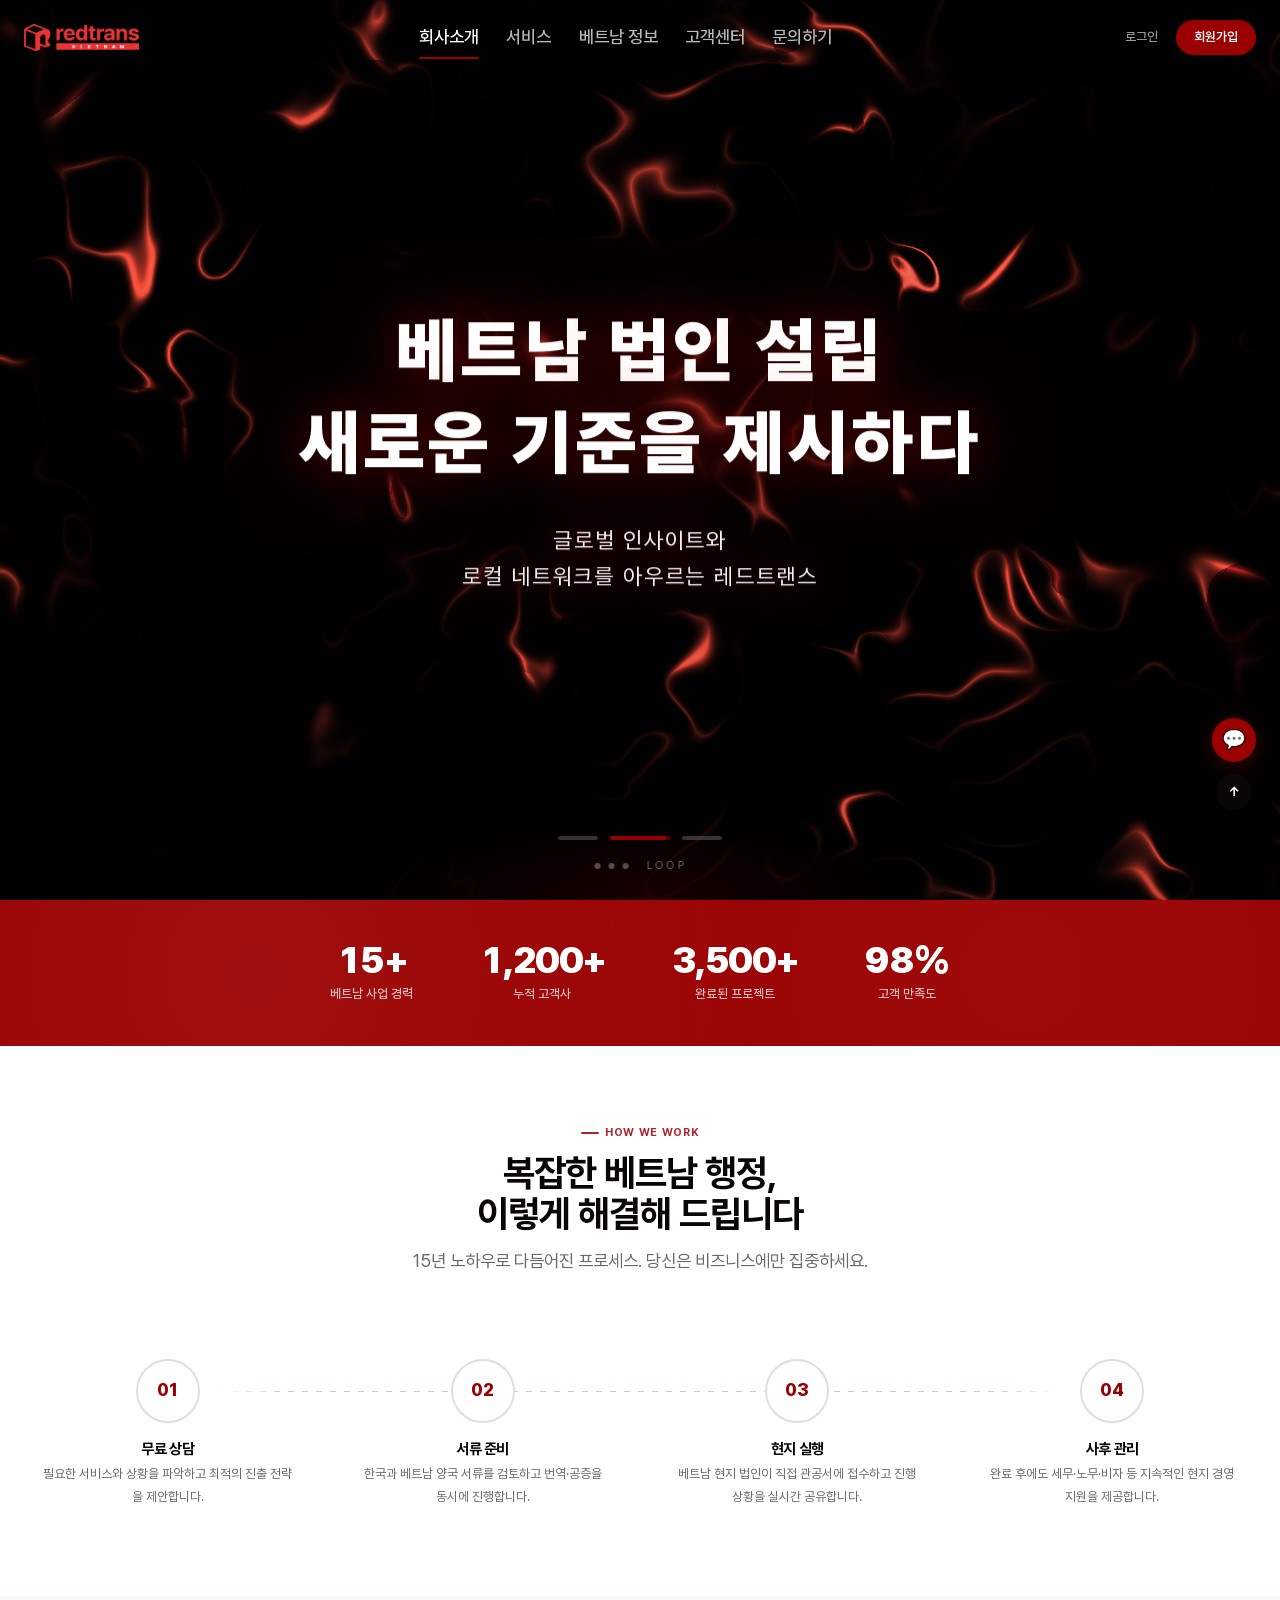
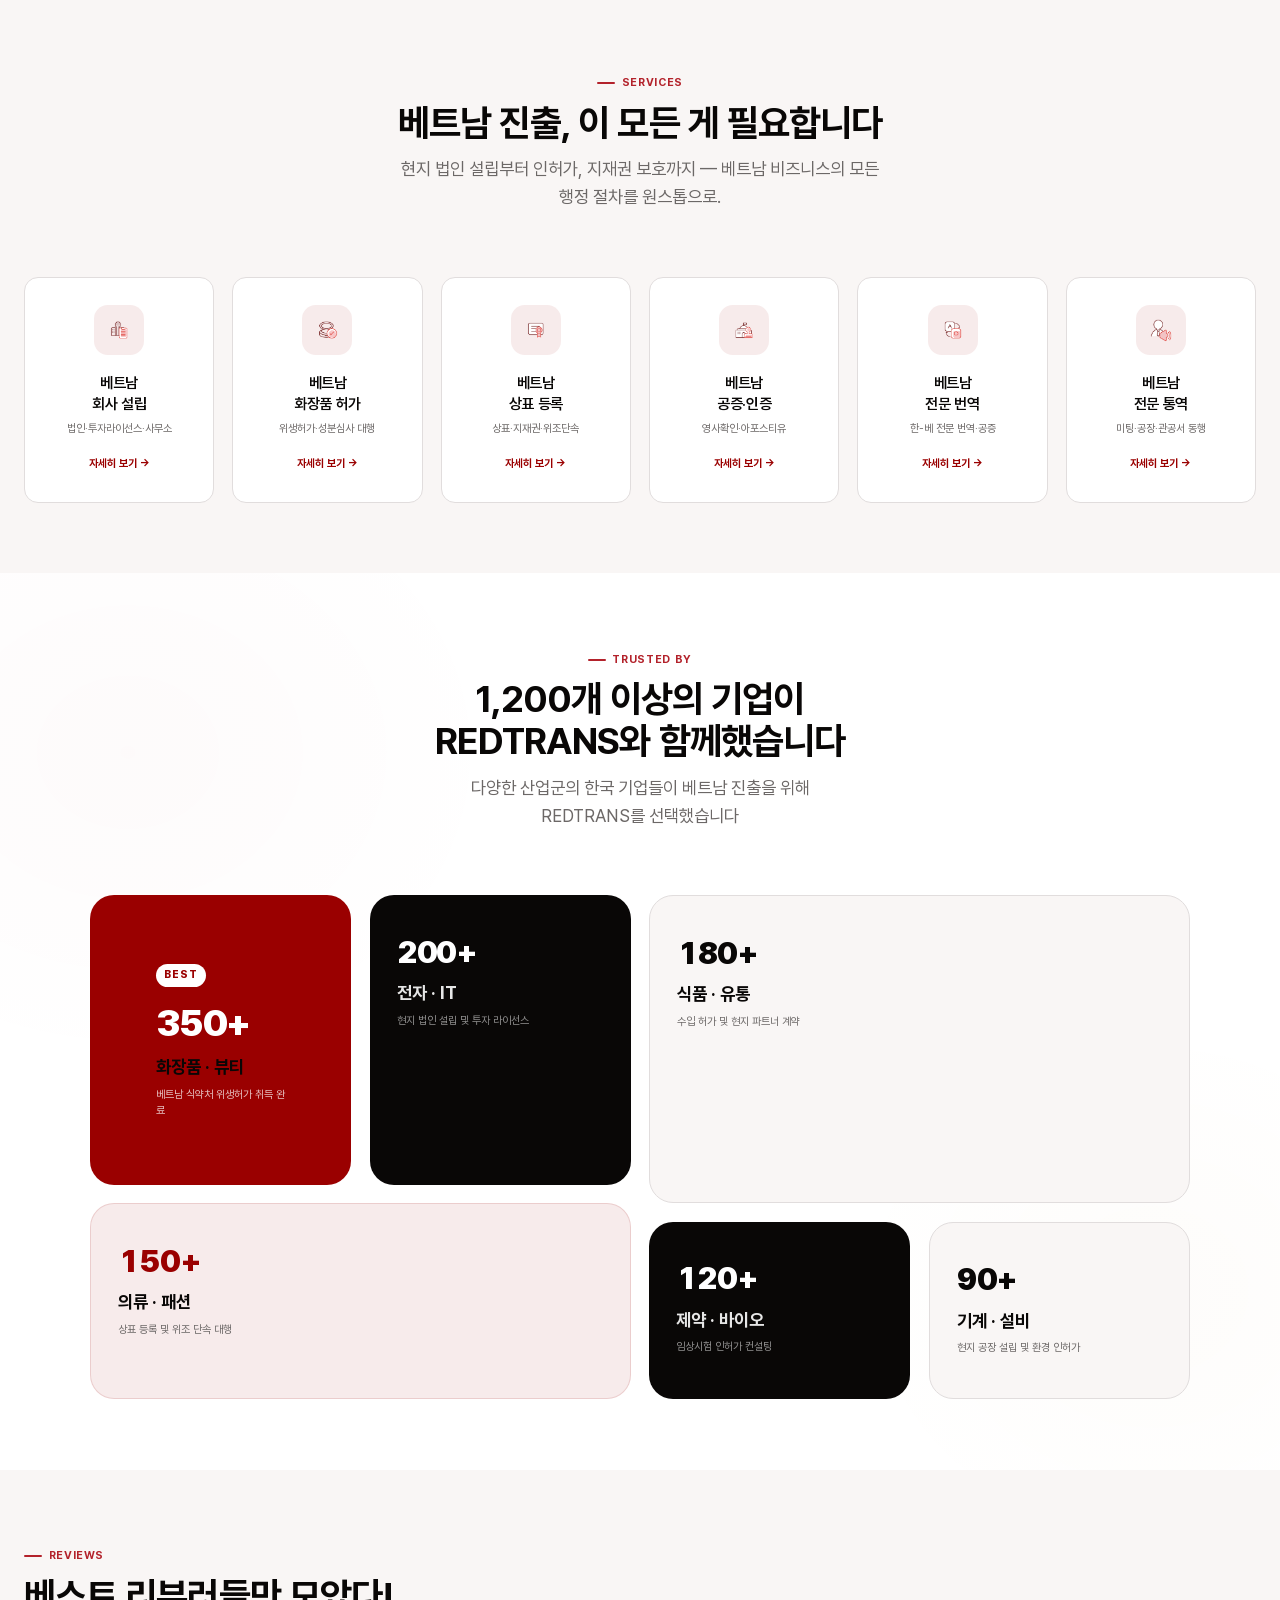
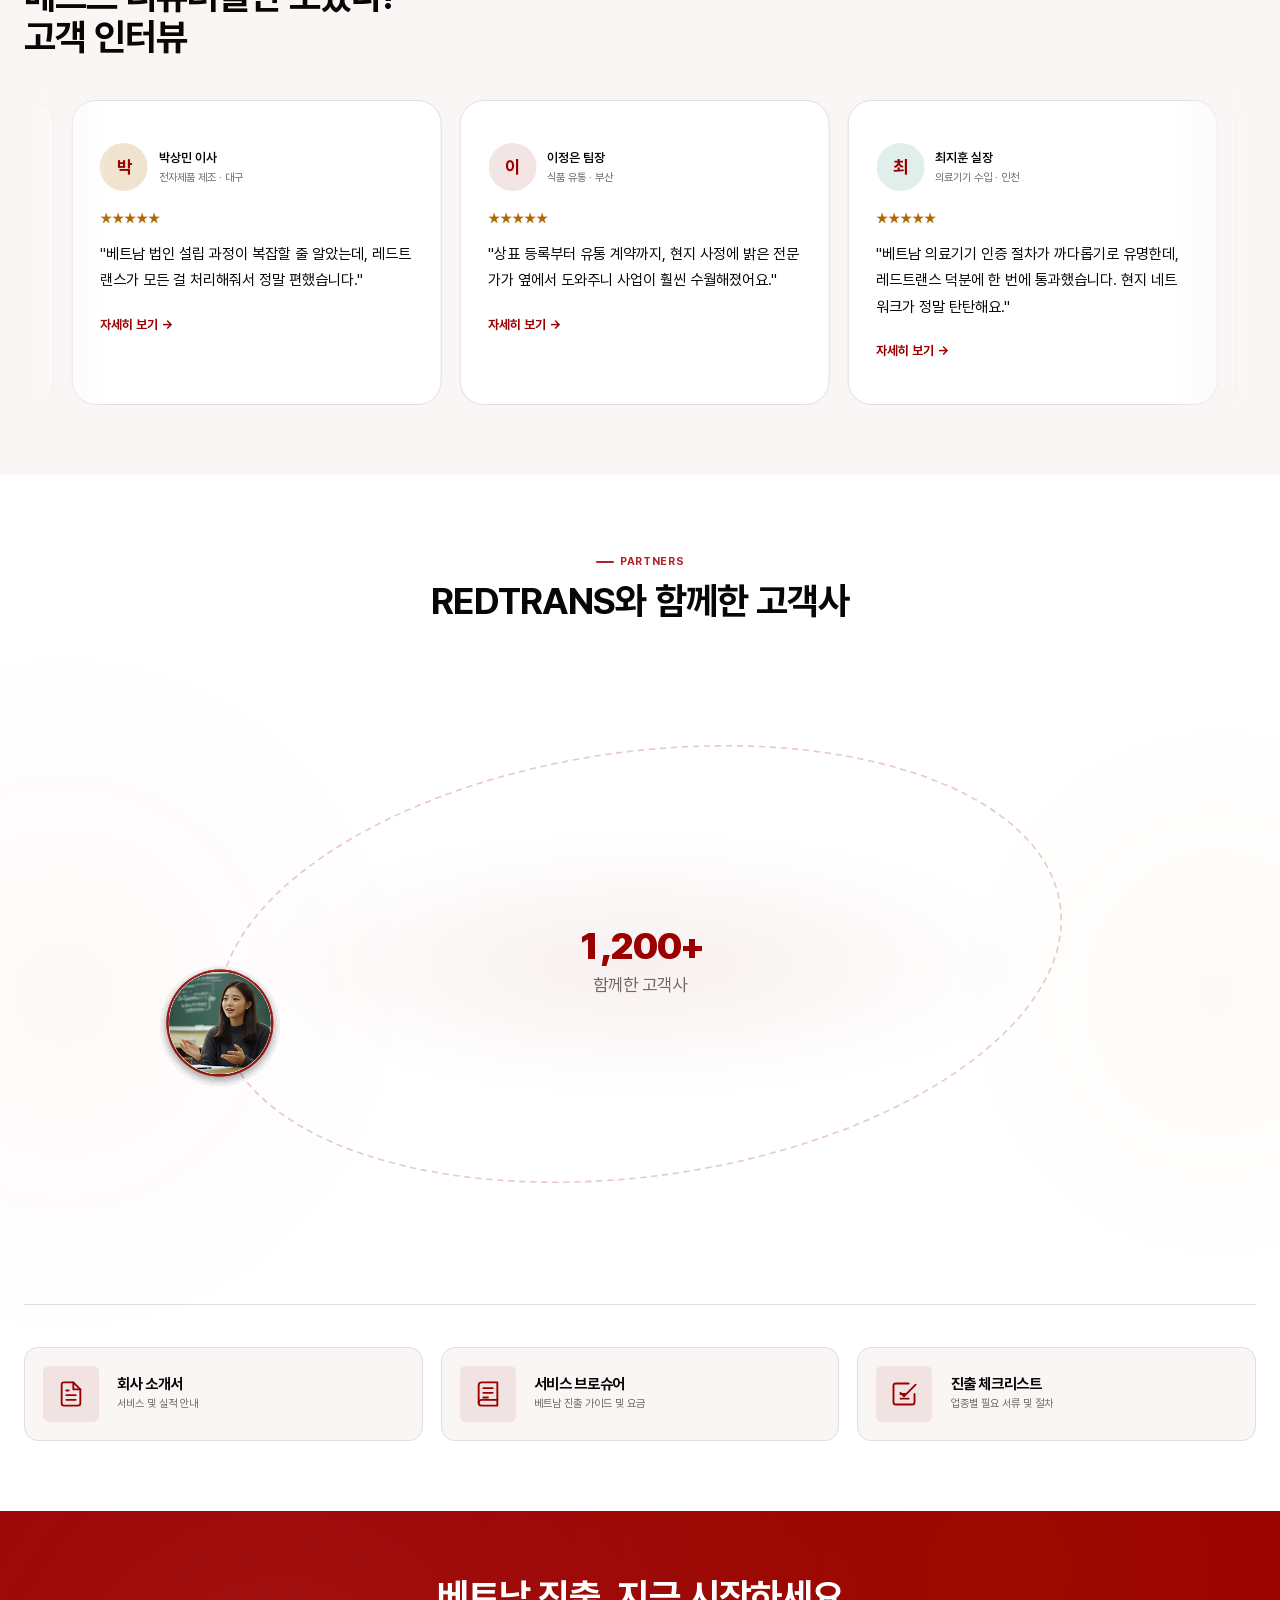
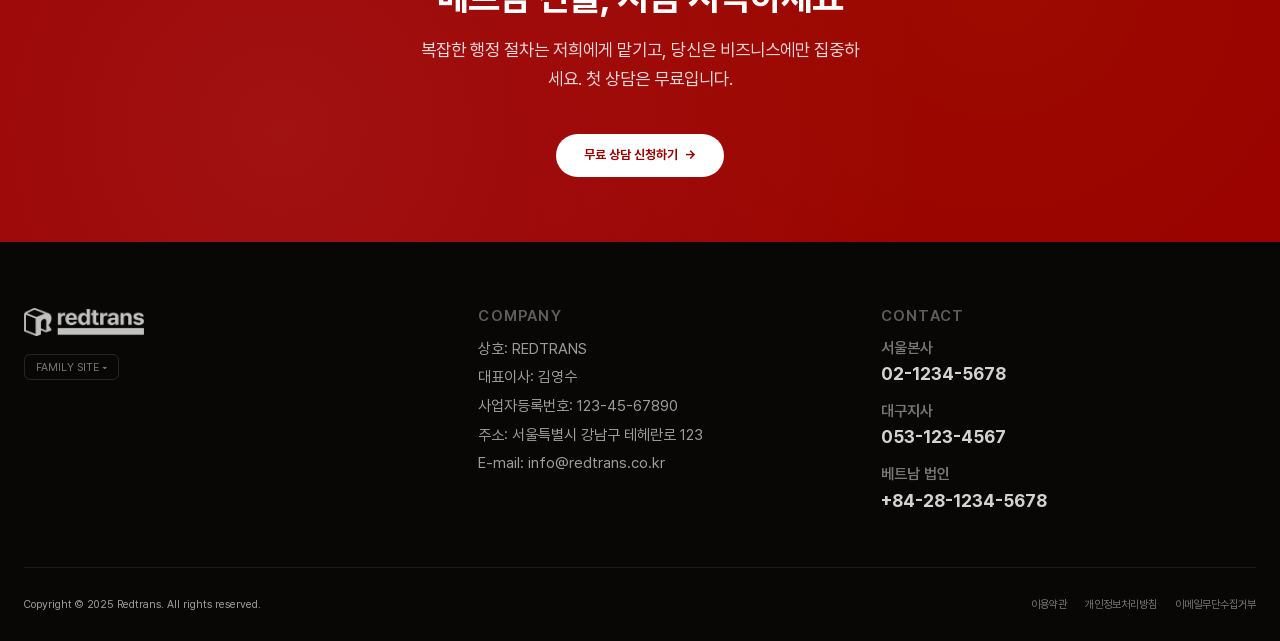
==== index.html @ 530d2f11 "add real website files" ====
﻿<!DOCTYPE html>
<html lang="ko">
<head>
  <meta charset="utf-8">
  <meta name="viewport" content="width=device-width, initial-scale=1">
  <title>REDTRANS — 베트남 비즈니스 파트너</title>
  <link href="assets/fonts/Pretendard-1.3.9/web/static/pretendard.css" rel="stylesheet">
  <link href="assets/css/style-v2.css" rel="stylesheet">
</head>
<body>

<!-- ═════════ HEADER ═════════ -->
<header class="site-header" id="header">
  <div class="container">
    <a href="./" class="header-logo">
      <img src="assets/images/vn_logo.png" alt="REDTRANS">
    </a>
    <nav class="header-nav" id="mainNav">
      <a href="#" class="active">회사소개</a>
      <a href="#">서비스</a>
      <a href="#">베트남 정보</a>
      <a href="#">고객센터</a>
      <a href="#">문의하기</a>
    </nav>
    <div class="header-actions">
      <a href="#" class="btn-login">로그인</a>
      <a href="#" class="btn-signup">회원가입</a>
      <button class="header-toggle" id="menuToggle" aria-label="메뉴">
        <span></span><span></span><span></span>
      </button>
    </div>
  </div>
</header>

<!-- ═════════ HERO — 3-Slide Carousel ═════════ -->
<section class="hero" id="hero">
  <div class="hero-3d-bg" id="hero3dBg">
    <div class="hero-scene">
      <div class="hero-slides-container" id="heroSlides">

        <div class="hero-slide active" data-index="0">
          <div class="hero-overlay"></div>
          <div class="hero-text-mask"></div>
          <div class="hero-glow-bottom"></div>
          <div class="hero-text-scene">
            <div class="hero-main-title">
              <span class="hero-line" data-anim-delay="300">고객의 경험</span>
              <span class="hero-line" data-anim-delay="600">레드트랜스의 이야기</span>
            </div>
            <div class="hero-sub-title">
              <span class="hero-line" data-anim-delay="1000">인터뷰와 실제 사례로 증명된</span>
              <span class="hero-line" data-anim-delay="1300">베트남 진출의 모든 순간</span>
            </div>
          </div>
        </div>

        <div class="hero-slide" data-index="1">
          <div class="hero-overlay"></div>
          <div class="hero-text-mask"></div>
          <div class="hero-glow-bottom"></div>
          <div class="hero-text-scene">
            <div class="hero-main-title">
              <span class="hero-line" data-anim-delay="300">베트남 법인 설립</span>
              <span class="hero-line" data-anim-delay="600">새로운 기준을 제시하다</span>
            </div>
            <div class="hero-sub-title">
              <span class="hero-line" data-anim-delay="1000">글로벌 인사이트와</span>
              <span class="hero-line" data-anim-delay="1300">로컬 네트워크를 아우르는 레드트랜스</span>
            </div>
          </div>
        </div>

        <div class="hero-slide" data-index="2">
          <div class="hero-overlay"></div>
          <div class="hero-text-mask"></div>
          <div class="hero-glow-bottom"></div>
          <div class="hero-text-scene">
            <div class="hero-main-title">
              <span class="hero-line" data-anim-delay="300">복잡한 인허가</span>
              <span class="hero-line" data-anim-delay="600">레드트랜스로 단순하게</span>
            </div>
            <div class="hero-sub-title">
              <span class="hero-line" data-anim-delay="1000">법인 설립부터 인허가까지,</span>
              <span class="hero-line" data-anim-delay="1300">원스톱 솔루션을 제공합니다.</span>
            </div>
          </div>
        </div>

      </div>

      <div class="hero-slide-indicators" id="heroIndicators">
        <div class="hero-indicator active" data-slide="0"><div class="hero-indicator-progress"></div></div>
        <div class="hero-indicator" data-slide="1"><div class="hero-indicator-progress"></div></div>
        <div class="hero-indicator" data-slide="2"><div class="hero-indicator-progress"></div></div>
      </div>

      <div class="hero-loop-indicator">
        <div class="hero-loop-dot"></div><div class="hero-loop-dot"></div><div class="hero-loop-dot"></div>
        <span class="hero-loop-text">LOOP</span>
      </div>
    </div>
  </div>
</section>

<!-- ═════════ TRUST STRIP ═════════ -->
<section class="trust-strip">
  <div class="container">
    <div class="stats">
      <div class="stat-item reveal">
        <div class="number"><span class="counter" data-target="15">0</span>+</div>
        <div class="label">베트남 사업 경력</div>
      </div>
      <div class="stat-item reveal d-200">
        <div class="number"><span class="counter" data-target="1200">0</span>+</div>
        <div class="label">누적 고객사</div>
      </div>
      <div class="stat-item reveal d-400">
        <div class="number"><span class="counter" data-target="3500">0</span>+</div>
        <div class="label">완료된 프로젝트</div>
      </div>
      <div class="stat-item reveal d-600">
        <div class="number"><span class="counter" data-target="98">0</span>%</div>
        <div class="label">고객 만족도</div>
      </div>
    </div>
  </div>
</section>

<!-- ═════════ PROCESS ═════════ -->
<section class="process">
  <div class="container">
    <div class="process-header reveal">
      <span class="section-eyebrow">How We Work</span>
      <h2>복잡한 베트남 행정,<br>이렇게 해결해 드립니다</h2>
      <p>15년 노하우로 다듬어진 프로세스. 당신은 비즈니스에만 집중하세요.</p>
    </div>
    <div class="process-steps" id="processSteps">
      <div class="process-step reveal reveal-up d-100">
        <div class="step-num">01</div>
        <h4>무료 상담</h4>
        <p>필요한 서비스와 상황을 파악하고 최적의 진출 전략을 제안합니다.</p>
      </div>
      <div class="process-step reveal reveal-up d-300">
        <div class="step-num">02</div>
        <h4>서류 준비</h4>
        <p>한국과 베트남 양국 서류를 검토하고 번역·공증을 동시에 진행합니다.</p>
      </div>
      <div class="process-step reveal reveal-up d-500">
        <div class="step-num">03</div>
        <h4>현지 실행</h4>
        <p>베트남 현지 법인이 직접 관공서에 접수하고 진행 상황을 실시간 공유합니다.</p>
      </div>
      <div class="process-step reveal reveal-up d-600">
        <div class="step-num">04</div>
        <h4>사후 관리</h4>
        <p>완료 후에도 세무·노무·비자 등 지속적인 현지 경영 지원을 제공합니다.</p>
      </div>
    </div>
  </div>
</section>

<!-- ═════════ SERVICES ═════════ -->
<section class="services">
  <div class="container">
    <div class="services-header reveal">
      <span class="section-eyebrow">Services</span>
      <h2>베트남 진출, 이 모든 게 필요합니다</h2>
      <p>현지 법인 설립부터 인허가, 지재권 보호까지 — 베트남 비즈니스의 모든 행정 절차를 원스톱으로.</p>
    </div>
    <div class="services-grid">
      <div class="service-card reveal reveal-up d-100">
        <div class="icon"><img src="assets/images/vitenam_07.png" alt=""></div>
        <h3>베트남<br>회사 설립</h3>
        <p>법인·투자라이선스·사무소</p>
        <span class="card-link">자세히 보기 →</span>
      </div>
      <div class="service-card reveal reveal-up d-150">
        <div class="icon"><img src="assets/images/vitenam_09.png" alt=""></div>
        <h3>베트남<br>화장품 허가</h3>
        <p>위생허가·성분심사 대행</p>
        <span class="card-link">자세히 보기 →</span>
      </div>
      <div class="service-card reveal reveal-up d-200">
        <div class="icon"><img src="assets/images/vitenam_15.png" alt=""></div>
        <h3>베트남<br>상표 등록</h3>
        <p>상표·지재권·위조단속</p>
        <span class="card-link">자세히 보기 →</span>
      </div>
      <div class="service-card reveal reveal-up d-250">
        <div class="icon"><img src="assets/images/vitenam_17.png" alt=""></div>
        <h3>베트남<br>공증·인증</h3>
        <p>영사확인·아포스티유</p>
        <span class="card-link">자세히 보기 →</span>
      </div>
      <div class="service-card reveal reveal-up d-300">
        <div class="icon"><img src="assets/images/vitenam_05.png" alt=""></div>
        <h3>베트남<br>전문 번역</h3>
        <p>한-베 전문 번역·공증</p>
        <span class="card-link">자세히 보기 →</span>
      </div>
      <div class="service-card reveal reveal-up d-350">
        <div class="icon"><img src="assets/images/vitenam_18.png" alt=""></div>
        <h3>베트남<br>전문 통역</h3>
        <p>미팅·공장·관공서 동행</p>
        <span class="card-link">자세히 보기 →</span>
      </div>
    </div>
  </div>
</section>

<!-- ═════════ CLIENTS — Bold Text Bento ═════════ -->
<section class="clients">
  <div class="container">
    <div class="clients-header reveal">
      <span class="section-eyebrow">Trusted By</span>
      <h2>1,200개 이상의 기업이<br>REDTRANS와 함께했습니다</h2>
      <p>다양한 산업군의 한국 기업들이 베트남 진출을 위해 REDTRANS를 선택했습니다</p>
    </div>

    <div class="clients-bento">
      <div class="client-bento-card card-hero reveal reveal-up d-100">
        <div class="cbc-badge">BEST</div>
        <div class="cbc-num"><span class="counter" data-target="350">0</span>+</div>
        <div class="cbc-label">화장품 · 뷰티</div>
        <div class="cbc-desc">베트남 식약처 위생허가 취득 완료</div>
      </div>

      <div class="client-bento-card card-dark reveal reveal-up d-150">
        <div class="cbc-num"><span class="counter" data-target="200">0</span>+</div>
        <div class="cbc-label">전자 · IT</div>
        <div class="cbc-desc">현지 법인 설립 및 투자 라이선스</div>
      </div>

      <div class="client-bento-card card-light reveal reveal-up d-200">
        <div class="cbc-num"><span class="counter" data-target="180">0</span>+</div>
        <div class="cbc-label">식품 · 유통</div>
        <div class="cbc-desc">수입 허가 및 현지 파트너 계약</div>
      </div>

      <div class="client-bento-card card-accent reveal reveal-up d-250">
        <div class="cbc-num"><span class="counter" data-target="150">0</span>+</div>
        <div class="cbc-label">의류 · 패션</div>
        <div class="cbc-desc">상표 등록 및 위조 단속 대행</div>
      </div>

      <div class="client-bento-card card-dark reveal reveal-up d-300">
        <div class="cbc-num"><span class="counter" data-target="120">0</span>+</div>
        <div class="cbc-label">제약 · 바이오</div>
        <div class="cbc-desc">임상시험 인허가 컨설팅</div>
      </div>

      <div class="client-bento-card card-light reveal reveal-up d-350">
        <div class="cbc-num"><span class="counter" data-target="90">0</span>+</div>
        <div class="cbc-label">기계 · 설비</div>
        <div class="cbc-desc">현지 공장 설립 및 환경 인허가</div>
      </div>
    </div>
  </div>
</section>

<!-- ═════════ REVIEWS ═════════ -->
<section class="reviews">
  <div class="container">
    <div class="reviews-header reveal">
      <div>
        <span class="section-eyebrow">Reviews</span>
        <h2>베스트 리뷰러들만 모았다!<br>고객 인터뷰</h2>
      </div>
    </div>
    <div class="reviews-grid">
      <div class="reviews-track">
        <!-- Card 1 -->
        <div class="review-card">
          <div class="reviewer">
            <div class="avatar"><div class="av-placeholder" style="background:oklch(0.40 0.21 24 / 0.12);">김</div></div>
            <div class="reviewer-info">
              <div class="name">김미영 대표</div>
              <div class="role">화장품 브랜드 · 서울</div>
            </div>
          </div>
          <div class="stars">★★★★★</div>
          <blockquote>"베트남 화장품 위생허가가 이렇게 빠를 수 있다니 놀랐습니다. 예정보다 2개월 앞당겨 론칭했어요."</blockquote>
          <a href="#" class="read-more">자세히 보기 →</a>
        </div>
        <!-- Card 2 -->
        <div class="review-card">
          <div class="reviewer">
            <div class="avatar"><div class="av-placeholder" style="background:oklch(0.58 0.16 77 / 0.18);">박</div></div>
            <div class="reviewer-info">
              <div class="name">박상민 이사</div>
              <div class="role">전자제품 제조 · 대구</div>
            </div>
          </div>
          <div class="stars">★★★★★</div>
          <blockquote>"베트남 법인 설립 과정이 복잡할 줄 알았는데, 레드트랜스가 모든 걸 처리해줘서 정말 편했습니다."</blockquote>
          <a href="#" class="read-more">자세히 보기 →</a>
        </div>
        <!-- Card 3 -->
        <div class="review-card">
          <div class="reviewer">
            <div class="avatar"><div class="av-placeholder" style="background:oklch(0.40 0.21 24 / 0.10);">이</div></div>
            <div class="reviewer-info">
              <div class="name">이정은 팀장</div>
              <div class="role">식품 유통 · 부산</div>
            </div>
          </div>
          <div class="stars">★★★★★</div>
          <blockquote>"상표 등록부터 유통 계약까지, 현지 사정에 밝은 전문가가 옆에서 도와주니 사업이 훨씬 수월해졌어요."</blockquote>
          <a href="#" class="read-more">자세히 보기 →</a>
        </div>
        <!-- Card 4 -->
        <div class="review-card">
          <div class="reviewer">
            <div class="avatar"><div class="av-placeholder" style="background:oklch(0.50 0.18 180 / 0.12);">최</div></div>
            <div class="reviewer-info">
              <div class="name">최지훈 실장</div>
              <div class="role">의료기기 수입 · 인천</div>
            </div>
          </div>
          <div class="stars">★★★★★</div>
          <blockquote>"베트남 의료기기 인증 절차가 까다롭기로 유명한데, 레드트랜스 덕분에 한 번에 통과했습니다. 현지 네트워크가 정말 탄탄해요."</blockquote>
          <a href="#" class="read-more">자세히 보기 →</a>
        </div>
        <!-- Card 5 -->
        <div class="review-card">
          <div class="reviewer">
            <div class="avatar"><div class="av-placeholder" style="background:oklch(0.55 0.20 310 / 0.12);">정</div></div>
            <div class="reviewer-info">
              <div class="name">정수진 과장</div>
              <div class="role">패션 의류 · 성남</div>
            </div>
          </div>
          <div class="stars">★★★★★</div>
          <blockquote>"베트남 현지 공장 실사부터 계약까지, 언어 장벽 없이 진행할 수 있어서 좋았습니다. 통역 서비스도 완벽했어요."</blockquote>
          <a href="#" class="read-more">자세히 보기 →</a>
        </div>
        <!-- Card 6 -->
        <div class="review-card">
          <div class="reviewer">
            <div class="avatar"><div class="av-placeholder" style="background:oklch(0.45 0.18 260 / 0.12);">한</div></div>
            <div class="reviewer-info">
              <div class="name">한동수 본부장</div>
              <div class="role">건축 자재 · 광주</div>
            </div>
          </div>
          <div class="stars">★★★★★</div>
          <blockquote>"베트남 수출입 절차가 막막했는데, 레드트랜스가 원스톱으로 해결해줬습니다. 덕분에 3개월 만에 첫 선적을 완료했어요."</blockquote>
          <a href="#" class="read-more">자세히 보기 →</a>
        </div>

        <!-- Duplicates for seamless infinite scroll -->
        <div class="review-card">
          <div class="reviewer">
            <div class="avatar"><div class="av-placeholder" style="background:oklch(0.40 0.21 24 / 0.12);">김</div></div>
            <div class="reviewer-info">
              <div class="name">김미영 대표</div>
              <div class="role">화장품 브랜드 · 서울</div>
            </div>
          </div>
          <div class="stars">★★★★★</div>
          <blockquote>"베트남 화장품 위생허가가 이렇게 빠를 수 있다니 놀랐습니다. 예정보다 2개월 앞당겨 론칭했어요."</blockquote>
          <a href="#" class="read-more">자세히 보기 →</a>
        </div>
        <div class="review-card">
          <div class="reviewer">
            <div class="avatar"><div class="av-placeholder" style="background:oklch(0.58 0.16 77 / 0.18);">박</div></div>
            <div class="reviewer-info">
              <div class="name">박상민 이사</div>
              <div class="role">전자제품 제조 · 대구</div>
            </div>
          </div>
          <div class="stars">★★★★★</div>
          <blockquote>"베트남 법인 설립 과정이 복잡할 줄 알았는데, 레드트랜스가 모든 걸 처리해줘서 정말 편했습니다."</blockquote>
          <a href="#" class="read-more">자세히 보기 →</a>
        </div>
        <div class="review-card">
          <div class="reviewer">
            <div class="avatar"><div class="av-placeholder" style="background:oklch(0.40 0.21 24 / 0.10);">이</div></div>
            <div class="reviewer-info">
              <div class="name">이정은 팀장</div>
              <div class="role">식품 유통 · 부산</div>
            </div>
          </div>
          <div class="stars">★★★★★</div>
          <blockquote>"상표 등록부터 유통 계약까지, 현지 사정에 밝은 전문가가 옆에서 도와주니 사업이 훨씬 수월해졌어요."</blockquote>
          <a href="#" class="read-more">자세히 보기 →</a>
        </div>
        <div class="review-card">
          <div class="reviewer">
            <div class="avatar"><div class="av-placeholder" style="background:oklch(0.50 0.18 180 / 0.12);">최</div></div>
            <div class="reviewer-info">
              <div class="name">최지훈 실장</div>
              <div class="role">의료기기 수입 · 인천</div>
            </div>
          </div>
          <div class="stars">★★★★★</div>
          <blockquote>"베트남 의료기기 인증 절차가 까다롭기로 유명한데, 레드트랜스 덕분에 한 번에 통과했습니다. 현지 네트워크가 정말 탄탄해요."</blockquote>
          <a href="#" class="read-more">자세히 보기 →</a>
        </div>
        <div class="review-card">
          <div class="reviewer">
            <div class="avatar"><div class="av-placeholder" style="background:oklch(0.55 0.20 310 / 0.12);">정</div></div>
            <div class="reviewer-info">
              <div class="name">정수진 과장</div>
              <div class="role">패션 의류 · 성남</div>
            </div>
          </div>
          <div class="stars">★★★★★</div>
          <blockquote>"베트남 현지 공장 실사부터 계약까지, 언어 장벽 없이 진행할 수 있어서 좋았습니다. 통역 서비스도 완벽했어요."</blockquote>
          <a href="#" class="read-more">자세히 보기 →</a>
        </div>
        <div class="review-card">
          <div class="reviewer">
            <div class="avatar"><div class="av-placeholder" style="background:oklch(0.45 0.18 260 / 0.12);">한</div></div>
            <div class="reviewer-info">
              <div class="name">한동수 본부장</div>
              <div class="role">건축 자재 · 광주</div>
            </div>
          </div>
          <div class="stars">★★★★★</div>
          <blockquote>"베트남 수출입 절차가 막막했는데, 레드트랜스가 원스톱으로 해결해줬습니다. 덕분에 3개월 만에 첫 선적을 완료했어요."</blockquote>
          <a href="#" class="read-more">자세히 보기 →</a>
        </div>
      </div>
    </div>
  </div>
</section>

<!-- ═════════ PARTNERS — Large Showcase ═════════ -->
<section class="partners">
  <div class="container">
    <div class="partners-header reveal">
      <span class="section-eyebrow">Partners</span>
      <h2>REDTRANS와 함께한 고객사</h2>
    </div>

    <!-- OrbitImages — orbiting client logos -->
    <div class="partner-orbit reveal reveal-up d-100" id="partnerOrbit">
      <div class="oi-scaling" id="oiScaling">
        <div class="oi-rotation" id="oiRotation">
          <!-- Orbit items populated by JS -->
        </div>
      </div>
      <div style="position:absolute;inset:0;display:flex;align-items:center;justify-content:center;pointer-events:none;z-index:10;">
        <div style="text-align:center;">
          <div class="orbit-center-num">1,200+</div>
          <div class="orbit-center-label">함께한 고객사</div>
        </div>
      </div>
    </div>

    <!-- Downloads -->
    <div class="partner-downloads reveal reveal-up d-400">
      <div class="download-card">
        <div class="dl-icon">
          <svg width="28" height="28" viewBox="0 0 24 24" fill="none" stroke="currentColor" stroke-width="1.6" stroke-linecap="round" stroke-linejoin="round">
            <path d="M14 2H6a2 2 0 0 0-2 2v16a2 2 0 0 0 2 2h12a2 2 0 0 0 2-2V8z"/>
            <polyline points="14 2 14 8 20 8"/>
            <line x1="16" y1="13" x2="8" y2="13"/>
            <line x1="16" y1="17" x2="8" y2="17"/>
            <polyline points="10 9 9 9 8 9"/>
          </svg>
        </div>
        <div><h4>회사 소개서</h4><p>서비스 및 실적 안내</p></div>
      </div>
      <div class="download-card">
        <div class="dl-icon">
          <svg width="28" height="28" viewBox="0 0 24 24" fill="none" stroke="currentColor" stroke-width="1.6" stroke-linecap="round" stroke-linejoin="round">
            <path d="M4 19.5A2.5 2.5 0 0 1 6.5 17H20"/>
            <path d="M6.5 2H20v20H6.5A2.5 2.5 0 0 1 4 19.5v-15A2.5 2.5 0 0 1 6.5 2z"/>
            <line x1="8" y1="7" x2="16" y2="7"/>
            <line x1="8" y1="11" x2="16" y2="11"/>
            <line x1="8" y1="15" x2="12" y2="15"/>
          </svg>
        </div>
        <div><h4>서비스 브로슈어</h4><p>베트남 진출 가이드 및 요금</p></div>
      </div>
      <div class="download-card">
        <div class="dl-icon">
          <svg width="28" height="28" viewBox="0 0 24 24" fill="none" stroke="currentColor" stroke-width="1.6" stroke-linecap="round" stroke-linejoin="round">
            <path d="M9 11l3 3L22 4"/>
            <path d="M21 12v7a2 2 0 0 1-2 2H5a2 2 0 0 1-2-2V5a2 2 0 0 1 2-2h11"/>
            <line x1="16" y1="16" x2="9" y2="16"/>
            <line x1="13" y1="12" x2="9" y2="12"/>
          </svg>
        </div>
        <div><h4>진출 체크리스트</h4><p>업종별 필요 서류 및 절차</p></div>
      </div>
    </div>
  </div>
</section>

<!-- ═════════ CTA ═════════ -->
<section class="cta-full">
  <div class="container reveal reveal-scale">
    <h2>베트남 진출, 지금 시작하세요</h2>
    <p>복잡한 행정 절차는 저희에게 맡기고, 당신은 비즈니스에만 집중하세요. 첫 상담은 무료입니다.</p>
    <a href="#" class="btn-light">무료 상담 신청하기 <span>→</span></a>
  </div>
</section>

<!-- ═════════ FOOTER ═════════ -->
<footer class="site-footer">
  <div class="container">
    <div class="footer-top">
      <div class="footer-brand">
        <img src="assets/images/vn_logo.png" alt="REDTRANS" class="ft-logo">
        <div><button class="family-site-btn">FAMILY SITE ▾</button></div>
      </div>
      <div class="footer-info">
        <div>
          <h4>Company</h4>
          <p>상호: REDTRANS</p><p>대표이사: 김영수</p>
          <p>사업자등록번호: 123-45-67890</p>
          <p>주소: 서울특별시 강남구 테헤란로 123</p>
          <p>E-mail: info@redtrans.co.kr</p>
        </div>
        <div class="footer-contact">
          <h4>Contact</h4>
          <div class="fc-item"><div class="fc-label">서울본사</div><div class="fc-num">02-1234-5678</div></div>
          <div class="fc-item"><div class="fc-label">대구지사</div><div class="fc-num">053-123-4567</div></div>
          <div class="fc-item"><div class="fc-label">베트남 법인</div><div class="fc-num">+84-28-1234-5678</div></div>
        </div>
      </div>
    </div>
    <div class="footer-bottom">
      <div class="copyright">Copyright &copy; 2025 Redtrans. All rights reserved.</div>
      <div class="legal">
        <a href="#">이용약관</a><a href="#">개인정보처리방침</a><a href="#">이메일무단수집거부</a>
      </div>
    </div>
  </div>
</footer>

<!-- ═════════ QUICK MENU ═════════ -->
<div class="quickmenu">
  <div class="qm-chat">💬<span class="tooltip">무엇을 찾으시나요?</span></div>
  <div class="qm-top" onclick="window.scrollTo({top:0,behavior:'smooth'})">↑</div>
</div>

<!-- ═════════ SCRIPTS ═════════ -->

<!-- GSAP — required by MagicBento effects -->
<script src="assets/js/motion.js"></script>
<script src="assets/js/gsap.min.js"></script>

<!-- Hero CSS 3D animation scripts -->
<script>
(function() {
  var hero = document.getElementById('hero');
  if (!hero) return;

  var ANIM_DURATION = 2100;
  var DISPLAY_DURATION = 4000;
  var TOTAL_DURATION = ANIM_DURATION + DISPLAY_DURATION;

  var slides = hero.querySelectorAll('.hero-slide');
  var indicators = hero.querySelectorAll('.hero-indicator');
  var cur = 0, trans = false;
  var timer = null, progRaf = null, progStart = 0;

  function updateProgress() {
    var elapsed = Date.now() - progStart;
    var prog = Math.min(elapsed / TOTAL_DURATION, 1);
    indicators[cur].querySelector('.hero-indicator-progress').style.width = (prog * 100) + '%';
    if (prog < 1) progRaf = requestAnimationFrame(updateProgress);
  }

  // ── BlurText: split .hero-line text into words ──
  var WORD_DELAY = 150; // ms between each word

  function setupBlurText() {
    slides.forEach(function(slide) {
      var lines = slide.querySelectorAll('.hero-line');
      lines.forEach(function(line) {
        var text = line.textContent.trim();
        var words = text.split(' ');
        var baseDelay = parseInt(line.getAttribute('data-anim-delay')) || 0;
        line.textContent = '';
        words.forEach(function(word, i) {
          var span = document.createElement('span');
          span.className = 'blur-word';
          span.textContent = word;
          span.style.animationDelay = (baseDelay + i * WORD_DELAY) + 'ms';
          line.appendChild(span);
          if (i < words.length - 1) {
            line.appendChild(document.createTextNode(' '));
          }
        });
      });
    });
  }

  function triggerBlurText(slide) {
    var words = slide.querySelectorAll('.blur-word');
    words.forEach(function(word) {
      word.style.animation = 'none';
      word.offsetHeight; // force reflow to restart animation
      word.style.animation = '';
    });
  }

  function goTo(idx) {
    if (trans || idx === cur) return;
    trans = true;
    if (timer) { clearTimeout(timer); timer = null; }
    if (progRaf) { cancelAnimationFrame(progRaf); progRaf = null; }

    slides[cur].classList.remove('active');
    indicators[cur].classList.remove('active');
    indicators[cur].querySelector('.hero-indicator-progress').style.width = '0%';

    cur = idx;
    slides[cur].classList.add('active');
    indicators[cur].classList.add('active');

    triggerBlurText(slides[cur]);
    if (window._hero3dSetTheme) window._hero3dSetTheme(idx);

    progStart = Date.now();
    progRaf = requestAnimationFrame(updateProgress);

    timer = setTimeout(function() {
      trans = false;
      goTo((cur + 1) % slides.length);
    }, TOTAL_DURATION);
  }

  function start() {
    triggerBlurText(slides[0]);
    progStart = Date.now();
    progRaf = requestAnimationFrame(updateProgress);
    timer = setTimeout(function() {
      trans = false;
      goTo((cur + 1) % slides.length);
    }, TOTAL_DURATION);
  }

  setupBlurText();

  indicators.forEach(function(ind, i) {
    ind.addEventListener('click', function() {
      if (i !== cur && !trans) goTo(i);
    });
  });

  document.addEventListener('keydown', function(e) {
    if (e.code === 'ArrowRight' && !trans) goTo((cur + 1) % slides.length);
    else if (e.code === 'ArrowLeft' && !trans) goTo((cur - 1 + slides.length) % slides.length);
  });

  var touchStartX = 0;
  document.addEventListener('touchstart', function(e) { touchStartX = e.changedTouches[0].screenX; });
  document.addEventListener('touchend', function(e) {
    var diff = touchStartX - e.changedTouches[0].screenX;
    if (Math.abs(diff) > 50 && !trans) {
      if (diff > 0) goTo((cur + 1) % slides.length);
      else goTo((cur - 1 + slides.length) % slides.length);
    }
  });

  start();

  // Expose theme setter — Ferrofluid uses primary red palette
  window._hero3dSetTheme = function(idx) {
    if (window._ferrofluidSetColors) {
      window._ferrofluidSetColors(['#e8483b', '#c0392b', '#8b1a1a']);
    }
  };
})();
</script>

<!-- ═════════ Ferrofluid Hero Background ═════════ -->
<script src="assets/js/hero-ferrofluid.js"></script>
<!-- end ferrofluid -->

<!-- Non-module scripts -->
<script>
// ── OrbitImages — orbiting client logos ──
(function() {
  var container = document.getElementById('partnerOrbit');
  if (!container) return;

  var scaling = document.getElementById('oiScaling');
  var rotation = document.getElementById('oiRotation');
  if (!scaling || !rotation) return;

  // Images — client/partner logos
  var images = [
    'assets/images/redtrans_main_138.png',
    'assets/images/redtrans_main_140.png',
    'assets/images/redtrans_main_142.png',
    'assets/images/redtrans_main_144.png',
    'assets/images/redtrans_main_146.png',
    'assets/images/redtrans_main_148.png',
    'assets/images/redtrans_main_150.png',
    'assets/images/redtrans_main_160.png',
    'assets/images/redtrans_main_164.png',
    'assets/images/redtrans_main_102.png',
    'assets/images/redtrans_main_104.png',
    'assets/images/redtrans_main_106.png',
  ];

  var CONFIG = {
    baseWidth: 1400,
    radiusX: 540,
    radiusY: 270,
    rotation: -8,
    duration: 30,
    itemSize: 130,
    direction: 'normal',
    fill: true
  };

  var imgCount = images.length;
  var prefersReduced = window.matchMedia('(prefers-reduced-motion: reduce)').matches;

  // Generate ellipse SVG path
  var cx = CONFIG.baseWidth / 2;
  var cy = CONFIG.baseWidth / 2;
  var rx = CONFIG.radiusX;
  var ry = CONFIG.radiusY;
  var pathD = 'M ' + (cx - rx) + ' ' + cy + ' A ' + rx + ' ' + ry + ' 0 1 0 ' + (cx + rx) + ' ' + cy + ' A ' + rx + ' ' + ry + ' 0 1 0 ' + (cx - rx) + ' ' + cy;

  // Apply rotation
  rotation.style.transform = 'rotate(' + CONFIG.rotation + 'deg)';

  // Draw visible orbit path line
  var svgNS = 'http://www.w3.org/2000/svg';
  var svg = document.createElementNS(svgNS, 'svg');
  svg.setAttribute('class', 'oi-path-svg');
  svg.setAttribute('viewBox', '0 0 ' + CONFIG.baseWidth + ' ' + CONFIG.baseWidth);
  svg.setAttribute('width', '100%');
  svg.setAttribute('height', '100%');
  var pathEl = document.createElementNS(svgNS, 'path');
  pathEl.setAttribute('d', pathD);
  svg.appendChild(pathEl);
  rotation.appendChild(svg);

  // Create orbit items
  var anims = [];

  images.forEach(function(src, i) {
    var item = document.createElement('div');
    item.className = 'oi-item';
    item.style.width = CONFIG.itemSize + 'px';
    item.style.height = CONFIG.itemSize + 'px';
    item.style.offsetPath = 'path("' + pathD + '")';
    item.style.offsetRotate = '0deg';
    item.style.offsetAnchor = 'center center';

    var img = document.createElement('img');
    img.src = src;
    img.alt = 'Client ' + (i + 1);
    img.draggable = false;

    // Counter-rotate image to keep upright
    img.style.transform = 'rotate(' + (-CONFIG.rotation) + 'deg)';
    img.style.width = '100%';
    img.style.height = '100%';
    img.style.objectFit = 'contain';

    item.appendChild(img);
    rotation.appendChild(item);

    if (prefersReduced) return;

    // Animate with Web Animations API
    var anim = item.animate([
      { offsetDistance: '0%' },
      { offsetDistance: '100%' }
    ], {
      duration: CONFIG.duration * 1000,
      iterations: Infinity,
      easing: 'linear',
      direction: CONFIG.direction === 'reverse' ? 'reverse' : 'normal',
      delay: CONFIG.fill ? -(CONFIG.duration * 1000 * i / imgCount) : 0
    });
    anims.push(anim);
  });

  // Responsive scaling
  function updateScale() {
    var cw = container.clientWidth;
    var scale = cw / CONFIG.baseWidth;
    scaling.style.transform = 'translate(-50%, -50%) scale(' + scale + ')';
  }

  updateScale();
  scaling.classList.add('ready');

  var resizeObs = new ResizeObserver(updateScale);
  resizeObs.observe(container);
})();

// ── Header scroll ──
const header = document.getElementById('header');
window.addEventListener('scroll', () => {
  header.classList.toggle('scrolled', window.scrollY > 40);
}, { passive: true });

// ── Pause hero animations when off-screen ──
const heroScene = document.querySelector('.hero-scene');
const heroGlow = document.querySelector('.hero-glow-bottom');
if (heroScene && heroGlow) {
  const heroAnimObserver = new IntersectionObserver(function(entries) {
    var state = entries[0].isIntersecting ? 'running' : 'paused';
    heroScene.style.animationPlayState = state;
    heroGlow.style.animationPlayState = state;
  }, { threshold: 0 });
  heroAnimObserver.observe(document.getElementById('hero'));
}

// ── Mobile menu ──
document.getElementById('menuToggle').addEventListener('click', () => {
  document.getElementById('mainNav').classList.toggle('open');
});

// ── Scroll reveal + observe all reveals (including dynamically added) ──
const revealObserver = new IntersectionObserver((entries) => {
  entries.forEach(entry => {
    if (entry.isIntersecting) entry.target.classList.add('visible');
  });
}, { threshold: 0.12, rootMargin: '0px 0px -30px 0px' });

// Observe existing AND wait for dynamically added elements
setTimeout(() => {
  document.querySelectorAll('.reveal').forEach(el => revealObserver.observe(el));
}, 100);

// ── Counter animation ──
const counterObserver = new IntersectionObserver((entries) => {
  entries.forEach(entry => {
    if (!entry.isIntersecting) return;
    const counter = entry.target;
    const target = parseInt(counter.getAttribute('data-target'));
    const duration = 2000;
    const start = performance.now();
    function update(now) {
      const elapsed = now - start;
      const progress = Math.min(elapsed / duration, 1);
      const eased = progress === 1 ? 1 : 1 - Math.pow(2, -10 * progress);
      counter.textContent = Math.floor(eased * target).toLocaleString();
      if (progress < 1) requestAnimationFrame(update);
      else counter.textContent = target.toLocaleString();
    }
    requestAnimationFrame(update);
    counterObserver.unobserve(counter);
  });
}, { threshold: 0.5 });
document.querySelectorAll('.counter').forEach(el => counterObserver.observe(el));
</script>

<!-- ═════════ MagicBento — Clients Bento Effects ═════════ -->
<script src="assets/js/services-dock.js"></script>
<script>
(function() {
  var GLOW_COLOR = '232, 72, 59';
  var SPOTLIGHT_RADIUS = 300;
  var PARTICLE_COUNT = 12;
  var MOBILE_BREAKPOINT = 768;

  var bento = document.querySelector('.clients-bento');
  if (!bento) return;

  var section = bento.closest('.clients');
  var cards = Array.from(bento.querySelectorAll('.client-bento-card'));

  // ── Mobile check ──
  var isMobile = window.innerWidth <= MOBILE_BREAKPOINT;
  window.addEventListener('resize', function() {
    isMobile = window.innerWidth <= MOBILE_BREAKPOINT;
  });

  if (isMobile) return;

  // ── Init CSS variables on each card ──
  cards.forEach(function(card) {
    card.style.setProperty('--glow-x', '50%');
    card.style.setProperty('--glow-y', '50%');
    card.style.setProperty('--glow-intensity', '0');
    card.style.setProperty('--glow-radius', SPOTLIGHT_RADIUS + 'px');
    card.style.setProperty('--glow-color', GLOW_COLOR);
  });

  // ── Global Spotlight ──
  var spotlight = document.createElement('div');
  spotlight.className = 'global-spotlight';
  document.body.appendChild(spotlight);

  var isInsideSection = false;
  var proximity = SPOTLIGHT_RADIUS * 0.5;
  var fadeDistance = SPOTLIGHT_RADIUS * 0.75;

  function updateCardGlow(card, mouseX, mouseY, glow) {
    var rect = card.getBoundingClientRect();
    var relX = ((mouseX - rect.left) / rect.width) * 100;
    var relY = ((mouseY - rect.top) / rect.height) * 100;
    card.style.setProperty('--glow-x', relX + '%');
    card.style.setProperty('--glow-y', relY + '%');
    card.style.setProperty('--glow-intensity', glow.toString());
  }

  // ── Particle helpers ──
  function createParticle(x, y) {
    var p = document.createElement('div');
    p.className = 'magic-bento-particle';
    p.style.cssText = '\
      left: ' + x + 'px; top: ' + y + 'px; \
      background: rgba(' + GLOW_COLOR + ', 1); \
      box-shadow: 0 0 6px rgba(' + GLOW_COLOR + ', 0.6);';
    return p;
  }

  // ── Per-card setup ──
  cards.forEach(function(card) {
    var particles = [];
    var timeouts = [];
    var isHovered = false;
    var particlePool = [];
    var poolInitialized = false;
    var magnetismTween = null;

    function initPool() {
      if (poolInitialized) return;
      var rect = card.getBoundingClientRect();
      for (var i = 0; i < PARTICLE_COUNT; i++) {
        particlePool.push(createParticle(Math.random() * rect.width, Math.random() * rect.height));
      }
      poolInitialized = true;
    }

    function clearParticles() {
      timeouts.forEach(function(t) { clearTimeout(t); });
      timeouts = [];
      if (magnetismTween) { magnetismTween.kill(); magnetismTween = null; }
      particles.forEach(function(p) {
        gsap.to(p, {
          scale: 0, opacity: 0, duration: 0.3, ease: 'back.in(1.7)',
          onComplete: function() {
            if (p.parentNode) p.parentNode.removeChild(p);
          }
        });
      });
      particles = [];
    }

    function animateParticles() {
      if (!isHovered) return;
      initPool();
      particlePool.forEach(function(particle, i) {
        var timeoutId = setTimeout(function() {
          if (!isHovered) return;
          var clone = particle.cloneNode(true);
          card.appendChild(clone);
          particles.push(clone);

          gsap.fromTo(clone,
            { scale: 0, opacity: 0 },
            { scale: 1, opacity: 1, duration: 0.3, ease: 'back.out(1.7)' }
          );
          gsap.to(clone, {
            x: (Math.random() - 0.5) * 100,
            y: (Math.random() - 0.5) * 100,
            rotation: Math.random() * 360,
            duration: 2 + Math.random() * 2,
            ease: 'none',
            repeat: -1,
            yoyo: true
          });
          gsap.to(clone, {
            opacity: 0.3,
            duration: 1.5,
            ease: 'power2.inOut',
            repeat: -1,
            yoyo: true
          });
        }, i * 100);
        timeouts.push(timeoutId);
      });
    }

    // ── Event listeners ──
    card.addEventListener('mouseenter', function() {
      isHovered = true;
      animateParticles();
    });

    card.addEventListener('mouseleave', function() {
      isHovered = false;
      clearParticles();
      gsap.to(card, {
        rotateX: 0, rotateY: 0, x: 0, y: 0,
        duration: 0.3, ease: 'power2.out'
      });
    });

    var cardRafId = null;
    card.addEventListener('mousemove', function(e) {
      if (cardRafId) return;
      cardRafId = requestAnimationFrame(function() {
        cardRafId = null;
        var rect = card.getBoundingClientRect();
        var x = e.clientX - rect.left;
        var y = e.clientY - rect.top;
        var centerX = rect.width / 2;
        var centerY = rect.height / 2;

        // Tilt
        var rotateX = ((y - centerY) / centerY) * -10;
        var rotateY = ((x - centerX) / centerX) * 10;
        gsap.to(card, {
          rotateX: rotateX, rotateY: rotateY,
          duration: 0.1, ease: 'power2.out',
          transformPerspective: 1000
        });

        // Magnetism
        var magnetX = (x - centerX) * 0.05;
        var magnetY = (y - centerY) * 0.05;
        magnetismTween = gsap.to(card, {
          x: magnetX, y: magnetY,
          duration: 0.3, ease: 'power2.out'
        });
      });
    });

    card.addEventListener('click', function(e) {
      var rect = card.getBoundingClientRect();
      var x = e.clientX - rect.left;
      var y = e.clientY - rect.top;

      var maxDist = Math.max(
        Math.hypot(x, y),
        Math.hypot(x - rect.width, y),
        Math.hypot(x, y - rect.height),
        Math.hypot(x - rect.width, y - rect.height)
      );

      var ripple = document.createElement('div');
      ripple.className = 'magic-bento-ripple';
      ripple.style.cssText = '\
        width: ' + (maxDist * 2) + 'px; \
        height: ' + (maxDist * 2) + 'px; \
        background: radial-gradient(circle, rgba(' + GLOW_COLOR + ', 0.4) 0%, rgba(' + GLOW_COLOR + ', 0.2) 30%, transparent 70%); \
        left: ' + (x - maxDist) + 'px; \
        top: ' + (y - maxDist) + 'px;';

      card.appendChild(ripple);

      gsap.fromTo(ripple,
        { scale: 0, opacity: 1 },
        { scale: 1, opacity: 0, duration: 0.8, ease: 'power2.out',
          onComplete: function() { ripple.remove(); } }
      );
    });
  });

  // ── Global mouse tracking for spotlight (rAF-throttled) ──
  var spotlightRafId = null;
  document.addEventListener('mousemove', function(e) {
    if (!section) return;
    if (spotlightRafId) return;
    spotlightRafId = requestAnimationFrame(function() {
      spotlightRafId = null;
      var rect = section.getBoundingClientRect();
      var inside = e.clientX >= rect.left && e.clientX <= rect.right &&
                   e.clientY >= rect.top && e.clientY <= rect.bottom;

      if (!inside) {
        if (isInsideSection) {
          isInsideSection = false;
          gsap.to(spotlight, { opacity: 0, duration: 0.3, ease: 'power2.out' });
          cards.forEach(function(card) {
            card.style.setProperty('--glow-intensity', '0');
          });
        }
        return;
      }

      isInsideSection = true;

      var minDist = Infinity;
      cards.forEach(function(card) {
        var cr = card.getBoundingClientRect();
        var cx = cr.left + cr.width / 2;
        var cy = cr.top + cr.height / 2;
        var dist = Math.hypot(e.clientX - cx, e.clientY - cy) - Math.max(cr.width, cr.height) / 2;
        var effectiveDist = Math.max(0, dist);
        minDist = Math.min(minDist, effectiveDist);

        var glowIntensity = 0;
        if (effectiveDist <= proximity) {
          glowIntensity = 1;
        } else if (effectiveDist <= fadeDistance) {
          glowIntensity = (fadeDistance - effectiveDist) / (fadeDistance - proximity);
        }
        updateCardGlow(card, e.clientX, e.clientY, glowIntensity);
      });

      gsap.to(spotlight, { left: e.clientX, top: e.clientY, duration: 0.1, ease: 'power2.out' });

      var targetOpacity = minDist <= proximity ? 0.8 :
        minDist <= fadeDistance ? ((fadeDistance - minDist) / (fadeDistance - proximity)) * 0.8 : 0;

      gsap.to(spotlight, {
        opacity: targetOpacity,
        duration: targetOpacity > 0 ? 0.2 : 0.5,
        ease: 'power2.out'
      });
    });
  });

  document.addEventListener('mouseleave', function() {
    isInsideSection = false;
    cards.forEach(function(card) {
      card.style.setProperty('--glow-intensity', '0');
    });
    gsap.to(spotlight, { opacity: 0, duration: 0.3, ease: 'power2.out' });
  });
})();
</script>

<!-- ═════════ Motion One — Reviews auto-scroll ═════════ -->
<script>
(function() {
  var M = window.Motion;
  if (!M) return;

  var track = document.querySelector('.reviews-track');
  var carousel = document.querySelector('.reviews-grid');

  if (!track || !carousel) return;

  var controls = null;

  function startScroll() {
    if (controls) controls.stop();
    var halfWidth = track.scrollWidth / 2;
    if (halfWidth <= 0) return;
    var speed = 55;
    controls = M.animate(
      track,
      { x: -halfWidth },
      { duration: halfWidth / speed, easing: 'linear', repeat: Infinity }
    );
  }

  function stopScroll() {
    if (controls) { controls.stop(); controls = null; }
  }

  // Pause on hover / focus
  carousel.addEventListener('mouseenter', function() {
    if (controls) controls.pause();
  });
  carousel.addEventListener('mouseleave', function() {
    if (controls) controls.play();
  });

  // Stop when off-screen, restart when visible
  M.inView('.reviews-grid', function() {
    startScroll();
    return function() { stopScroll(); };
  });

  // Recalculate on resize
  var resizeTimer;
  window.addEventListener('resize', function() {
    clearTimeout(resizeTimer);
    resizeTimer = setTimeout(startScroll, 200);
  });

  // Start once layout is done
  requestAnimationFrame(function() {
    requestAnimationFrame(function() {
      startScroll();
    });
  });
})();
</script>

</body>
</html>
---- assets/fonts/Pretendard-1.3.9/web/static/pretendard.css ----
/*
Copyright (c) 2021 Kil Hyung-jin, with Reserved Font Name Pretendard.
https://github.com/orioncactus/pretendard

This Font Software is licensed under the SIL Open Font License, Version 1.1.
This license is copied below, and is also available with a FAQ at:
http://scripts.sil.org/OFL
*/

@font-face {
	font-family: 'Pretendard';
	font-weight: 900;
	font-display: swap;
	src: local('Pretendard Black'), url(./woff2/Pretendard-Black.woff2) format('woff2'), url(./woff/Pretendard-Black.woff) format('woff');
}

@font-face {
	font-family: 'Pretendard';
	font-weight: 800;
	font-display: swap;
	src: local('Pretendard ExtraBold'), url(./woff2/Pretendard-ExtraBold.woff2) format('woff2'), url(./woff/Pretendard-ExtraBold.woff) format('woff');
}

@font-face {
	font-family: 'Pretendard';
	font-weight: 700;
	font-display: swap;
	src: local('Pretendard Bold'), url(./woff2/Pretendard-Bold.woff2) format('woff2'), url(./woff/Pretendard-Bold.woff) format('woff');
}

@font-face {
	font-family: 'Pretendard';
	font-weight: 600;
	font-display: swap;
	src: local('Pretendard SemiBold'), url(./woff2/Pretendard-SemiBold.woff2) format('woff2'), url(./woff/Pretendard-SemiBold.woff) format('woff');
}

@font-face {
	font-family: 'Pretendard';
	font-weight: 500;
	font-display: swap;
	src: local('Pretendard Medium'), url(./woff2/Pretendard-Medium.woff2) format('woff2'), url(./woff/Pretendard-Medium.woff) format('woff');
}

@font-face {
	font-family: 'Pretendard';
	font-weight: 400;
	font-display: swap;
	src: local('Pretendard Regular'), url(./woff2/Pretendard-Regular.woff2) format('woff2'), url(./woff/Pretendard-Regular.woff) format('woff');
}

@font-face {
	font-family: 'Pretendard';
	font-weight: 300;
	font-display: swap;
	src: local('Pretendard Light'), url(./woff2/Pretendard-Light.woff2) format('woff2'), url(./woff/Pretendard-Light.woff) format('woff');
}

@font-face {
	font-family: 'Pretendard';
	font-weight: 200;
	font-display: swap;
	src: local('Pretendard ExtraLight'), url(./woff2/Pretendard-ExtraLight.woff2) format('woff2'), url(./woff/Pretendard-ExtraLight.woff) format('woff');
}

@font-face {
	font-family: 'Pretendard';
	font-weight: 100;
	font-display: swap;
	src: local('Pretendard Thin'), url(./woff2/Pretendard-Thin.woff2) format('woff2'), url(./woff/Pretendard-Thin.woff) format('woff');
}
---- assets/css/style-v2.css ----
﻿/* ═══════════════════════════════════════════
   REDTRANS — Design System v5
   Primary: Deep Crimson
   Inspired by Spline.design: 3D-forward hero, clean logo grids, prominent partner visuals
   ═══════════════════════════════════════════ */

/* ─── Design Tokens ─── */
:root {
  /* Color — OKLCH, red-primary */
  --color-bg:              oklch(1 0 0);
  --color-surface:         oklch(0.975 0.004 25);
  --color-surface-alt:     oklch(0.95 0.006 25);
  --color-ink:             oklch(0.13 0.005 25);
  --color-primary:         oklch(0.40 0.21 24);
  --color-primary-hover:   oklch(0.33 0.20 24);
  --color-primary-light:   oklch(0.50 0.18 24);
  --color-primary-ghost:   oklch(0.40 0.21 24 / 0.08);
  --color-accent:          oklch(0.58 0.16 77);
  --color-muted:           oklch(0.52 0.006 25);
  --color-border:          oklch(0.90 0.004 25);
  --color-error:           oklch(0.48 0.22 24);

  /* Typography */
  --font-sans: 'Pretendard', -apple-system, BlinkMacSystemFont, 'Segoe UI', sans-serif;
  --line-height-tight:  1.12;
  --line-height-base:   1.6;
  --line-height-relaxed: 1.75;

  /* Fluid type scale */
  --text-xs:    clamp(0.66rem, 0.65rem + 0.04vw, 0.78rem);
  --text-sm:    clamp(0.74rem, 0.72rem + 0.10vw, 0.88rem);
  --text-base:  clamp(0.84rem, 0.80rem + 0.18vw, 1.05rem);
  --text-md:    clamp(0.92rem, 0.86rem + 0.30vw, 1.25rem);
  --text-lg:    clamp(1.02rem, 0.92rem + 0.50vw, 1.55rem);
  --text-xl:    clamp(1.12rem, 0.96rem + 0.80vw, 2.00rem);
  --text-2xl:   clamp(1.22rem, 1.00rem + 1.20vw, 2.40rem);
  --text-3xl:   clamp(1.36rem, 1.04rem + 1.60vw, 3.00rem);
  --text-hero:  clamp(1.60rem, 1.10rem + 2.80vw, 4.80rem);

  /* Spacing */
  --space-xs:  0.35rem;
  --space-sm:  clamp(0.50rem, 0.45rem + 0.30vw, 0.90rem);
  --space-md:  clamp(0.80rem, 0.65rem + 0.60vw, 1.60rem);
  --space-lg:  clamp(1.00rem, 0.75rem + 1.20vw, 2.40rem);
  --space-xl:  clamp(1.40rem, 1.00rem + 2.00vw, 3.60rem);
  --space-2xl: clamp(2.00rem, 1.30rem + 3.50vw, 6.00rem);
  --space-section: clamp(2.00rem, 1.20rem + 4.00vw, 7.00rem);

  /* Layout */
  --content-max:  1370px;
  --header-height: 76px;

  /* Borders */
  --radius-sm:  6px;
  --radius-md:  14px;
  --radius-lg:  24px;
  --radius-full: 9999px;

  /* Shadows */
  --shadow-sm: 0 1px 3px oklch(0 0 0 / 0.06);
  --shadow-md: 0 8px 30px oklch(0 0 0 / 0.08);
  --shadow-lg: 0 16px 60px oklch(0 0 0 / 0.12);
  --shadow-glow: 0 0 60px oklch(0.40 0.21 24 / 0.15);

  /* Z-index */
  --z-base:     0;
  --z-dropdown: 100;
  --z-sticky:   200;
  --z-overlay:  500;
  --z-modal:    800;
  --z-toast:    900;

  /* Easing */
  --ease-out-expo:  cubic-bezier(0.16, 1, 0.3, 1);
  --ease-out-quart: cubic-bezier(0.25, 1, 0.5, 1);
  --ease-out-back:  cubic-bezier(0.34, 1.56, 0.64, 1);
  --ease-in-out:    cubic-bezier(0.65, 0, 0.35, 1);

  /* Durations */
  --dur-fast:  200ms;
  --dur-base:  500ms;
  --dur-slow:  800ms;
}

/* ─── Reset ─── */
*, *::before, *::after { box-sizing: border-box; margin: 0; padding: 0; }

html {
  scroll-behavior: smooth;
  -webkit-font-smoothing: antialiased;
  -moz-osx-font-smoothing: grayscale;
}

body {
  font-family: var(--font-sans);
  font-size: var(--text-base);
  line-height: var(--line-height-base);
  color: var(--color-ink);
  background: var(--color-bg);
  overflow-x: hidden;
}

img, video { max-width: 100%; height: auto; display: block; }
a { color: inherit; text-decoration: none; }
ul, ol { list-style: none; }
button { font-family: inherit; cursor: pointer; border: none; background: none; }

::selection { background: oklch(0.40 0.21 24 / 0.18); color: var(--color-ink); }

/* ─── Typography ─── */
h1, h2, h3, h4 {
  font-weight: 700;
  line-height: var(--line-height-tight);
  text-wrap: balance;
  letter-spacing: -0.025em;
}
h1 { font-size: var(--text-hero); }
h2 { font-size: var(--text-3xl); }
h3 { font-size: var(--text-2xl); }
h4 { font-size: var(--text-xl); }
p  { text-wrap: pretty; margin-bottom: 0; }

.section-eyebrow {
  display: inline-flex;
  align-items: center;
  gap: 0.6em;
  font-size: var(--text-xs);
  font-weight: 700;
  letter-spacing: 0.06em;
  text-transform: uppercase;
  color: var(--color-primary-light);
  margin-bottom: var(--space-sm);
}
.section-eyebrow::before {
  content: '';
  width: 18px; height: 2px;
  background: var(--color-primary-light);
  border-radius: 1px;
}

/* ─── Container ─── */
.container {
  width: min(100% - clamp(2rem, 1rem + 4vw, 3rem), var(--content-max));
  margin-inline: auto;
}

/* ═══════════════ HEADER ═══════════════ */
.site-header {
  position: fixed;
  top: 0; left: 0; right: 0;
  z-index: var(--z-sticky);
  height: var(--header-height);
  background: transparent;
  backdrop-filter: none;
  -webkit-backdrop-filter: none;
  border-bottom: 1px solid transparent;
  transition: background var(--dur-base), border-color var(--dur-base), box-shadow var(--dur-base);
  contain: layout style paint;
  transform: translateZ(0);
}
.site-header.scrolled {
  background: oklch(0.07 0.005 25 / 0.98);
  border-bottom-color: oklch(1 0 0 / 0.08);
  box-shadow: 0 1px 0 oklch(1 0 0 / 0.06);
}
.site-header .container { display: flex; align-items: center; justify-content: space-between; height: 100%; }
.header-logo img { width: clamp(110px, 9vw, 140px); height: auto; }

.header-nav { display: flex; align-items: center; gap: var(--space-lg); }
.header-nav a {
  font-size: var(--text-md); font-weight: 500;
  color: oklch(1 0 0 / 0.72);
  position: relative; padding: 0.4em 0;
  transition: color var(--dur-fast);
}
.header-nav a::after {
  content: '';
  position: absolute; bottom: 0; left: 0;
  width: 0; height: 2px;
  background: var(--color-primary);
  border-radius: 1px;
  transition: width var(--dur-base) var(--ease-out-expo);
}
.header-nav a:hover, .header-nav a.active { color: #fff; }
.header-nav a:hover::after, .header-nav a.active::after { width: 100%; }

.header-actions { display: flex; align-items: center; gap: var(--space-xs); }
.btn-login {
  font-size: var(--text-sm); font-weight: 500;
  color: oklch(1 0 0 / 0.60);
  padding: 0.5em 1em; transition: color var(--dur-fast);
}
.btn-login:hover { color: #fff; }
.btn-signup {
  font-size: var(--text-sm); font-weight: 600;
  color: #fff; background: var(--color-primary);
  padding: 0.6em 1.4em; border-radius: var(--radius-full);
  transition: background var(--dur-fast), transform var(--dur-fast), box-shadow var(--dur-fast);
}
.btn-signup:hover {
  background: var(--color-primary-hover);
  transform: scale(1.04);
  box-shadow: 0 4px 20px oklch(0.40 0.21 24 / 0.35);
}

.header-toggle { display: none; flex-direction: column; gap: 5px; padding: 4px; background: none; border: none; cursor: pointer; }
.header-toggle span {
  width: 22px; height: 2px;
  background: oklch(1 0 0 / 0.80);
  border-radius: 2px;
  transition: transform var(--dur-base);
}

/* ═══════════════ HERO — 3-Slide Carousel ═══════════════ */
.hero {
  position: relative;
  min-height: 100vh;
  overflow: hidden;
  background: oklch(0.07 0.005 25);
}

.hero-3d-bg {
  position: absolute;
  inset: 0;
  z-index: 0;
  perspective: 1200px;
  overflow: hidden;
}

/* Scene wrapper */
.hero-scene {
  position: absolute;
  top: 0; left: 0;
  width: 100%; height: 100%;
  transform-style: preserve-3d;
  animation: heroSceneTilt 12s ease-in-out infinite;
  z-index: 2;
  pointer-events: none;
}

@keyframes heroSceneTilt {
  0%, 100% { transform: rotateX(0) rotateY(0); }
  25%      { transform: rotateX(0.5deg) rotateY(0.5deg); }
  75%      { transform: rotateX(-0.5deg) rotateY(-0.5deg); }
}

/* ── Slides ── */
.hero-slides-container {
  position: absolute;
  top: 0; left: 0;
  width: 100%; height: 100%;
}

.hero-slide {
  position: absolute;
  top: 0; left: 0;
  width: 100%; height: 100%;
  opacity: 0;
  transition: opacity 1s ease-in-out;
  transform-style: preserve-3d;
  pointer-events: none;
}
.hero-slide.active {
  opacity: 1;
  pointer-events: auto;
}

/* ── WebGL canvas (Ferrofluid) ── */
#hero3dCanvas {
  position: absolute;
  top: 0; left: 0;
  width: 100%; height: 100%;
  display: block;
  z-index: 0;
  pointer-events: none;
}

/* ── Dark overlay ── */
.hero-overlay {
  position: absolute;
  top: 0; left: 0;
  width: 100%; height: 100%;
  background: linear-gradient(
    180deg,
    oklch(0.10 0.006 250 / 0.18) 0%,
    oklch(0.10 0.006 250 / 0.05) 30%,
    oklch(0.10 0.006 250 / 0.05) 70%,
    oklch(0.10 0.006 250 / 0.25) 100%
  );
}

/* Text-area mask */
.hero-text-mask {
  position: absolute;
  top: 28%; left: 50%;
  transform: translateX(-50%);
  width: 55%; max-width: 700px;
  height: 45%;
  background: radial-gradient(ellipse, oklch(0.06 0.003 250 / 0.35) 0%, oklch(0.06 0.003 250 / 0.2) 40%, oklch(0.06 0.003 250 / 0.08) 70%, transparent 100%);
  filter: blur(25px);
  pointer-events: none;
}


/* ── Bottom glow ── */
.hero-glow-bottom {
  position: absolute;
  bottom: -80px; left: 50%;
  transform: translateX(-50%);
  width: 500px; height: 160px;
  background: radial-gradient(ellipse, oklch(0.40 0.21 24 / 0.15) 0%, transparent 70%);
  animation: heroGlowPulse 5s ease-in-out infinite;
  z-index: 4;
}

@keyframes heroGlowPulse {
  0%, 100% { opacity: 0.4; transform: translateX(-50%) scale(1); }
  50%      { opacity: 0.7; transform: translateX(-50%) scale(1.15); }
}

/* ── Text scene ── */
.hero-text-scene {
  position: absolute;
  top: 50%; left: 50%;
  transform: translate(-50%, -50%);
  transform-style: preserve-3d;
  text-align: center;
  width: 90%; max-width: 900px;
  z-index: 10;
}

.hero-main-title {
  transform-style: preserve-3d;
  margin-bottom: 35px;
}

.hero-main-title .hero-line {
  display: block;
  font-size: clamp(2.2rem, 5.5vw, 4.5rem);
  font-weight: 900;
  color: #fff;
  letter-spacing: 0.05em;
  line-height: 1.3;
  text-shadow:
    0 0 40px oklch(0.40 0.21 24 / 0.45),
    0 0 80px oklch(0.40 0.21 24 / 0.25),
    0 4px 12px oklch(0 0 0 / 0.7);
}

.hero-sub-title {
  transform-style: preserve-3d;
  margin-top: 25px;
}

.hero-sub-title .hero-line {
  display: block;
  font-size: clamp(0.95rem, 2.2vw, 1.4rem);
  font-weight: 400;
  color: oklch(1 0 0 / 0.95);
  letter-spacing: 0.08em;
  line-height: 1.6;
  text-shadow:
    0 0 20px oklch(0.40 0.21 24 / 0.35),
    0 0 50px oklch(0.40 0.21 24 / 0.2),
    0 2px 6px oklch(0 0 0 / 0.6);
}

/* BlurText animation — per-word blur + fade + slide-in */
@keyframes blurTextIn {
  0%   { filter: blur(10px); opacity: 0; transform: translateY(-50px); }
  40%  { filter: blur(5px); opacity: 0.5; transform: translateY(5px); }
  100% { filter: blur(0px); opacity: 1; transform: translateY(0); }
}

.blur-word {
  display: inline-block;
  will-change: transform, filter, opacity;
  animation: blurTextIn 0.7s cubic-bezier(0.22, 1, 0.36, 1) both;
}

/* ── Slide indicators ── */
.hero-slide-indicators {
  position: absolute;
  bottom: 60px; left: 50%;
  transform: translateX(-50%);
  display: flex;
  gap: 12px;
  align-items: center;
  z-index: 20;
}

.hero-indicator {
  width: 40px; height: 4px;
  border-radius: 2px;
  background: oklch(1 0 0 / 0.2);
  cursor: pointer;
  transition: width 0.3s ease, background 0.3s ease;
  position: relative;
  overflow: hidden;
}
.hero-indicator.active {
  background: oklch(0.40 0.21 24 / 0.6);
  width: 60px;
}
.hero-indicator:hover {
  background: oklch(1 0 0 / 0.4);
}

.hero-indicator-progress {
  position: absolute;
  top: 0; left: 0;
  height: 100%;
  width: 0%;
  background: oklch(0.40 0.21 24 / 0.9);
  border-radius: 2px;
}

/* ── Loop indicator ── */
.hero-loop-indicator {
  position: absolute;
  bottom: 25px; left: 50%;
  transform: translateX(-50%);
  display: flex;
  gap: 8px;
  align-items: center;
  z-index: 20;
}

.hero-loop-dot {
  width: 6px; height: 6px;
  border-radius: 50%;
  background: oklch(1 0 0 / 0.3);
  animation: heroDotPulse 2s ease-in-out infinite;
}
.hero-loop-dot:nth-child(2) { animation-delay: 0.3s; }
.hero-loop-dot:nth-child(3) { animation-delay: 0.6s; }

@keyframes heroDotPulse {
  0%, 100% { transform: scale(1); opacity: 0.3; }
  50%      { transform: scale(1.5); opacity: 1; background: oklch(0.40 0.21 24 / 0.8); }
}

.hero-loop-text {
  color: oklch(1 0 0 / 0.4);
  font-size: 0.7rem;
  margin-left: 10px;
  letter-spacing: 0.2em;
}

/* ── Reduced Motion ── */
@media (prefers-reduced-motion: reduce) {
  .hero-scene,
  .hero-slide,
  .hero-glow-bottom,
  .hero-loop-dot,
  .blur-word,
  .hero-indicator-progress {
    animation: none !important;
    transition: none !important;
  }
  .blur-word {
    opacity: 1 !important;
    transform: none !important;
    filter: none !important;
  }
}

/* ── Responsive: Tablet ── */
@media (max-width: 1024px) {
  .hero {
    min-height: 80vh;
  }
  .hero-text-scene {
    max-width: 90vw;
  }
}

/* ── Responsive: Mobile ── */
@media (max-width: 768px) {
  .hero {
    min-height: 90vh;
  }
  .hero-text-scene {
    max-width: 94vw;
  }
  .hero-text-mask {
    top: 50%;
    transform: translate(-50%, -50%);
    width: 80%;
    height: 50%;
  }
  .hero-main-title .hero-line {
    font-size: clamp(1.8rem, 8vw, 3rem);
  }
  .hero-sub-title .hero-line {
    font-size: clamp(0.85rem, 3.5vw, 1.2rem);
  }
}

/* Buttons */
.btn-primary {
  display: inline-flex; align-items: center; gap: 0.5em;
  font-weight: 700; font-size: var(--text-sm);
  color: #fff; background: var(--color-primary);
  padding: 0.85em 2em; border-radius: var(--radius-full);
  position: relative; overflow: hidden;
  transition: background var(--dur-fast), transform var(--dur-fast), box-shadow var(--dur-fast);
}
.btn-primary::before {
  content: '';
  position: absolute; inset: 0;
  background: linear-gradient(135deg, transparent 40%, oklch(1 0 0 / 0.15) 50%, transparent 60%);
  transform: translateX(-100%);
  transition: transform 0.6s var(--ease-out-quart);
}
.btn-primary:hover::before { transform: translateX(100%); }
.btn-primary:hover {
  background: var(--color-primary-hover);
  transform: translateY(-2px);
  box-shadow: 0 8px 35px oklch(0.40 0.21 24 / 0.40);
}

.btn-outline {
  display: inline-flex; align-items: center; gap: 0.5em;
  font-weight: 600; font-size: var(--text-sm);
  color: #fff;
  padding: 0.8em 1.8em; border-radius: var(--radius-full);
  border: 1.5px solid oklch(1 0 0 / 0.22);
  transition: background var(--dur-fast), border-color var(--dur-fast), box-shadow var(--dur-fast);
}
.btn-outline:hover { background: oklch(1 0 0 / 0.08); border-color: oklch(1 0 0 / 0.45); }

/* ═══════════════ TRUST STRIP ═══════════════ */
.trust-strip {
  padding-block: var(--space-xl);
  background: var(--color-primary);
  color: #fff;
  position: relative; overflow: hidden;
}
.trust-strip::before {
  content: '';
  position: absolute; inset: 0;
  background:
    radial-gradient(circle at 20% 50%, oklch(1 0 0 / 0.06) 0%, transparent 50%),
    radial-gradient(circle at 80% 50%, oklch(1 0 0 / 0.04) 0%, transparent 50%);
  pointer-events: none;
}
.trust-strip .stats {
  display: flex; justify-content: center;
  gap: var(--space-2xl); flex-wrap: wrap;
}
.trust-strip .stat-item { text-align: center; }
.trust-strip .stat-item .number {
  font-size: var(--text-3xl); font-weight: 900;
  letter-spacing: -0.04em; line-height: 1;
  font-feature-settings: "tnum";
  font-variant-numeric: tabular-nums;
}
.trust-strip .stat-item .label {
  font-size: var(--text-sm); opacity: 0.75;
  margin-top: var(--space-xs); font-weight: 500;
}

/* ═══════════════ PROCESS ═══════════════ */
.process {
  padding-block: var(--space-section);
  background: var(--color-bg);
}
.process-header {
  text-align: center;
  margin-bottom: var(--space-2xl);
}
.process-header .section-eyebrow { justify-content: center; }
.process-header h2 { margin-bottom: var(--space-sm); }
.process-header p {
  color: var(--color-muted); font-size: var(--text-md);
  max-width: 48ch; margin-inline: auto;
}

.process-steps {
  display: grid;
  grid-template-columns: repeat(4, 1fr);
  gap: var(--space-lg);
  position: relative;
}

/* Refined center line — passes through exact center of each step circle */
.process-steps::before {
  content: '';
  position: absolute;
  top: calc(var(--space-md) + 32px);
  left: calc(12.5% + 40px);
  right: calc(12.5% + 40px);
  height: 1px;
  background: repeating-linear-gradient(
    to right,
    var(--color-primary) 0px,
    var(--color-primary) 6px,
    transparent 6px,
    transparent 14px
  );
  opacity: 0.25;
  z-index: 0;
  mask-image: linear-gradient(
    to right,
    transparent 0%,
    black 8%,
    black 92%,
    transparent 100%
  );
  animation: process-march 1.4s linear infinite;
}

@keyframes process-march {
  from { background-position-x: 0px; }
  to   { background-position-x: 14px; }
}

.process-step {
  position: relative; z-index: 1;
  text-align: center; padding: var(--space-md);
}
.process-step .step-num {
  width: 64px; height: 64px;
  margin: 0 auto var(--space-md);
  border-radius: 50%;
  background: var(--color-bg);
  border: 2px solid var(--color-border);
  display: flex; align-items: center; justify-content: center;
  font-size: var(--text-md); font-weight: 800;
  color: var(--color-primary);
  transition: background var(--dur-base) var(--ease-out-quart), border-color var(--dur-base) var(--ease-out-quart), transform var(--dur-base) var(--ease-out-quart);
}
.process-step:hover .step-num {
  border-color: var(--color-primary);
  box-shadow: var(--shadow-glow);
  transform: scale(1.08);
}
.process-step h4 { font-size: var(--text-base); margin-bottom: var(--space-xs); }
.process-step p { font-size: var(--text-sm); color: var(--color-muted); line-height: var(--line-height-relaxed); }

/* ═══════════════ SERVICES ═══════════════ */
.services {
  padding-block: var(--space-section);
  background: var(--color-surface);
}
.services-header {
  text-align: center;
  margin-bottom: var(--space-2xl);
}
.services-header .section-eyebrow { justify-content: center; }
.services-header h2 { margin-bottom: var(--space-sm); }
.services-header p {
  color: var(--color-muted); font-size: var(--text-md);
  max-width: 48ch; margin-inline: auto;
}

.services-grid {
  display: grid;
  grid-template-columns: repeat(auto-fit, minmax(min(100%, 170px), 1fr));
  gap: var(--space-md);
  perspective: 900px;
}

.service-card {
  position: relative;
  padding: var(--space-lg) var(--space-md);
  background: var(--color-bg);
  border-radius: var(--radius-md);
  border: 1px solid var(--color-border);
  text-align: center;
  transition: transform 0.5s var(--ease-out-quart), box-shadow 0.5s var(--ease-out-quart), border-color 0.5s var(--ease-out-quart), scale 0.18s var(--ease-out-quart);
  overflow: hidden;
  transform-style: preserve-3d;
}
.service-card:hover {
  transform: rotateX(6deg) rotateY(12deg);
  box-shadow:
    0 12px 36px oklch(0 0 0 / 0.09),
    0 4px 14px oklch(0.40 0.21 24 / 0.06);
  border-color: var(--color-primary);
}
.service-card::before {
  content: '';
  position: absolute; top: 0; left: 15%; right: 15%;
  height: 3px;
  background: var(--color-primary);
  border-radius: 0 0 3px 3px;
  transform: scaleX(0);
  transition: transform var(--dur-slow) var(--ease-out-expo);
}
.service-card:hover::before { transform: scaleX(1); }

.service-card .icon {
  width: 50px; height: 50px;
  margin: 0 auto var(--space-md);
  display: flex; align-items: center; justify-content: center;
  background: var(--color-primary-ghost);
  border-radius: var(--radius-md);
  transition: transform 0.5s var(--ease-out-back);
}
.service-card:hover .icon {
  transform: scale(1.12) translateZ(12px);
}
.service-card .icon img { width: 28px; height: 28px; }

.service-card h3 {
  font-size: var(--text-base); font-weight: 600;
  margin-bottom: var(--space-xs); line-height: 1.35;
}
.service-card p { font-size: var(--text-xs); color: var(--color-muted); }
.service-card .card-link {
  display: inline-flex; align-items: center; gap: 0.3em;
  margin-top: var(--space-md);
  font-size: var(--text-xs); font-weight: 700;
  color: var(--color-primary);
  cursor: pointer;
  transition: gap var(--dur-fast);
}
.service-card:hover .card-link { gap: 0.6em; }

/* ═══════════════ CLIENTS — Bold Text Bento ═══════════════ */
.clients {
  padding-block: var(--space-section);
  background: var(--color-bg);
  position: relative;
  overflow: hidden;
}
.clients::before {
  content: '';
  position: absolute;
  inset: 0;
  background:
    radial-gradient(ellipse 50% 60% at 10% 20%, oklch(0.40 0.21 24 / 0.018) 0%, transparent 60%),
    radial-gradient(ellipse 40% 50% at 90% 80%, oklch(0.58 0.16 77 / 0.02) 0%, transparent 60%);
  pointer-events: none;
}
.clients .container { position: relative; z-index: 1; }

.clients-header {
  text-align: center;
  margin-bottom: var(--space-2xl);
}
.clients-header h2 { margin-bottom: var(--space-sm); }
.clients-header p {
  color: var(--color-muted);
  font-size: var(--text-md);
  max-width: 40ch;
  margin-inline: auto;
}

/* Bento grid — dense pack, varied card sizes */
.clients-bento {
  display: grid;
  grid-template-columns: repeat(4, 1fr);
  grid-auto-flow: dense;
  gap: var(--space-md);
  max-width: 1100px;
  margin-inline: auto;
}

/* MagicBento layout — interlocking card spans */
.client-bento-card:nth-child(3) {
  grid-column: span 2;
  grid-row: span 2;
}
.client-bento-card:nth-child(4) {
  grid-column: 1 / span 2;
  grid-row: 2 / span 2;
}
.client-bento-card:nth-child(6) {
  grid-column: 4;
  grid-row: 3;
}

.client-bento-card {
  position: relative;
  border-radius: var(--radius-lg);
  padding: var(--space-xl) var(--space-lg);
  transition: box-shadow 0.5s var(--ease-out-quart);
  cursor: default;
  overflow: hidden;
  /* MagicBento glow CSS variables (updated by JS) */
  --glow-x: 50%;
  --glow-y: 50%;
  --glow-intensity: 0;
  --glow-radius: 300px;
  --glow-color: 232, 72, 59;
}
.client-bento-card:hover {
  box-shadow: 0 24px 64px oklch(0 0 0 / 0.13), 0 0 0 1px oklch(0.40 0.21 24 / 0.12) inset;
}
.client-bento-card:hover .cbc-num {
  transform: scale(1.08);
}
.client-bento-card:hover .cbc-label {
  color: var(--color-primary);
}
.client-bento-card.card-hero:hover .cbc-label,
.client-bento-card.card-dark:hover .cbc-label {
  color: oklch(1 0 0 / 0.95);
}

/* Card variants */
.client-bento-card.card-hero {
  background: var(--color-primary);
  color: #fff;
  padding: var(--space-2xl);
}
.client-bento-card.card-hero .cbc-num { color: #fff; font-size: var(--text-3xl); }
.client-bento-card.card-hero .cbc-desc { color: oklch(1 0 0 / 0.75); }

.client-bento-card.card-dark {
  background: oklch(0.13 0.005 25);
  color: #fff;
}
.client-bento-card.card-dark .cbc-num { color: #fff; }
.client-bento-card.card-dark .cbc-label { color: oklch(1 0 0 / 0.90); }
.client-bento-card.card-dark .cbc-desc { color: oklch(1 0 0 / 0.55); }

.client-bento-card.card-accent {
  background: var(--color-primary-ghost);
  border: 1px solid oklch(0.40 0.21 24 / 0.13);
}
.client-bento-card.card-accent .cbc-num { color: var(--color-primary); }

.client-bento-card.card-light {
  background: var(--color-surface);
  border: 1px solid var(--color-border);
}

.client-bento-card.card-muted {
  background: var(--color-surface-alt);
  border: 1px solid var(--color-border);
}

/* Number */
.cbc-num {
  font-size: var(--text-2xl);
  font-weight: 900;
  letter-spacing: -0.04em;
  line-height: 1;
  color: var(--color-ink);
  margin-bottom: var(--space-sm);
  font-feature-settings: "tnum";
  font-variant-numeric: tabular-nums;
  transition: transform 0.45s var(--ease-out-quart);
  display: inline-block;
}

/* Label */
.cbc-label {
  font-size: var(--text-md);
  font-weight: 700;
  color: var(--color-ink);
  margin-bottom: var(--space-xs);
  transition: color 0.4s var(--ease-out-quart);
}

/* Description */
.cbc-desc {
  font-size: var(--text-xs);
  color: var(--color-muted);
  line-height: 1.5;
}

/* Badge for hero card */
.cbc-badge {
  display: inline-block;
  font-size: 0.66rem;
  font-weight: 800;
  letter-spacing: 0.08em;
  text-transform: uppercase;
  color: var(--color-primary);
  background: #fff;
  padding: 0.3em 0.8em;
  border-radius: var(--radius-full);
  margin-bottom: var(--space-md);
}

/* Border glow — MagicBento effect, tracks cursor via CSS variables */
.client-bento-card::after {
  content: '';
  position: absolute;
  inset: 0;
  padding: 2px;
  background: radial-gradient(
    var(--glow-radius, 300px) circle at var(--glow-x, 50%) var(--glow-y, 50%),
    rgba(var(--glow-color, 232, 72, 59), calc(var(--glow-intensity, 0) * 0.9)) 0%,
    rgba(var(--glow-color, 232, 72, 59), calc(var(--glow-intensity, 0) * 0.5)) 30%,
    transparent 60%
  );
  border-radius: inherit;
  -webkit-mask: linear-gradient(#fff 0 0) content-box, linear-gradient(#fff 0 0);
  -webkit-mask-composite: xor;
  mask: linear-gradient(#fff 0 0) content-box, linear-gradient(#fff 0 0);
  mask-composite: exclude;
  pointer-events: none;
  opacity: 1;
  transition: opacity 0.3s ease;
  z-index: 1;
}

/* ── MagicBento Effects ── */
/* Global spotlight — follows cursor, affects nearby cards */
.global-spotlight {
  position: fixed;
  width: 800px;
  height: 800px;
  border-radius: 50%;
  pointer-events: none;
  background: radial-gradient(circle,
    rgba(232, 72, 59, 0.15) 0%,
    rgba(232, 72, 59, 0.08) 15%,
    rgba(232, 72, 59, 0.04) 25%,
    rgba(232, 72, 59, 0.02) 40%,
    rgba(232, 72, 59, 0.01) 65%,
    transparent 70%
  );
  z-index: 200;
  opacity: 0;
  transform: translate(-50%, -50%);
  mix-blend-mode: screen;
  will-change: transform, opacity;
}

/* Particles — spawned on card hover */
.magic-bento-particle {
  position: absolute;
  width: 4px;
  height: 4px;
  border-radius: 50%;
  pointer-events: none;
  z-index: 100;
}

/* Click ripple */
.magic-bento-ripple {
  position: absolute;
  border-radius: 50%;
  pointer-events: none;
  z-index: 1000;
}

/* ═══════════════ REVIEWS ═══════════════ */
.reviews {
  padding-block: var(--space-section);
  background: var(--color-surface);
}
.reviews-header {
  display: flex; justify-content: space-between; align-items: flex-end;
  margin-bottom: var(--space-xl);
  flex-wrap: wrap; gap: var(--space-md);
}
.reviews-header h2 { max-width: 16ch; }

/* ── Carousel container ── */
.reviews-grid {
  overflow: hidden;
  padding-top: 12px;
  margin-top: -12px;
  position: relative;
}

/* Gradient fade edges — pseudo-elements instead of mask-image (much cheaper GPU-wise) */
.reviews-grid::before,
.reviews-grid::after {
  content: '';
  position: absolute;
  top: 0; bottom: 0;
  width: 7%;
  z-index: 2;
  pointer-events: none;
}
.reviews-grid::before {
  left: 0;
  background: linear-gradient(to right, var(--color-surface), transparent);
}
.reviews-grid::after {
  right: 0;
  background: linear-gradient(to left, var(--color-surface), transparent);
}

/* ── Auto-scrolling track ── */
.reviews-track {
  display: flex;
  gap: var(--space-md);
  width: max-content;
  transform: translateZ(0);
  backface-visibility: hidden;
}

.review-card {
  position: relative;
  flex-shrink: 0;
  width: 370px;
  max-width: 82vw;
  padding: var(--space-xl) var(--space-lg);
  background: var(--color-bg);
  border-radius: var(--radius-lg);
  border: 1px solid var(--color-border);
  transition: transform 0.45s var(--ease-out-quart), box-shadow 0.45s var(--ease-out-quart), border-color 0.45s var(--ease-out-quart);
  overflow: hidden;
  cursor: default;
}
.review-card::before {
  content: '';
  position: absolute;
  inset: 0;
  border-radius: inherit;
  background: linear-gradient(to top, oklch(0.40 0.21 24 / 0.09) 0%, oklch(0.40 0.21 24 / 0.03) 50%, transparent 100%);
  transform: scaleY(0);
  transform-origin: bottom;
  transition: transform 0.55s var(--ease-out-expo);
  pointer-events: none;
  z-index: 0;
}
.review-card::after {
  content: '';
  position: absolute;
  top: 0; left: 0; right: 0;
  height: 3px;
  background: linear-gradient(90deg, var(--color-primary), var(--color-accent));
  border-radius: 3px 3px 0 0;
  transform: scaleX(0);
  transform-origin: left;
  transition: transform 0.55s var(--ease-out-expo);
  z-index: 1;
}

.review-card:hover {
  transform: translateY(-8px);
  box-shadow:
    0 20px 50px oklch(0 0 0 / 0.10),
    0 0 0 1px oklch(0.40 0.21 24 / 0.18) inset;
  border-color: oklch(0.40 0.21 24 / 0.25);
}
.review-card:hover::before { transform: scaleY(1); }
.review-card:hover::after { transform: scaleX(1); }

.review-card .reviewer {
  display: flex; align-items: center; gap: var(--space-sm);
  margin-bottom: var(--space-md);
  position: relative; z-index: 2;
}
.review-card .avatar {
  width: 48px; height: 48px;
  border-radius: 50%; overflow: hidden; flex-shrink: 0;
  transition: transform 0.45s var(--ease-out-back), box-shadow 0.45s var(--ease-out-quart);
}
.review-card:hover .avatar {
  transform: scale(1.12);
  box-shadow: 0 4px 18px oklch(0.40 0.21 24 / 0.25);
}
.review-card .avatar .av-placeholder {
  width: 100%; height: 100%;
  display: flex; align-items: center; justify-content: center;
  font-weight: 700; font-size: var(--text-md);
  color: var(--color-primary);
  transition: background 0.45s, color 0.45s;
}
.review-card:hover .avatar .av-placeholder {
  background: var(--color-primary-ghost);
  color: var(--color-primary);
}
.review-card .reviewer-info .name { font-weight: 600; font-size: var(--text-sm); }
.review-card .reviewer-info .role { font-size: var(--text-xs); color: var(--color-muted); }

.review-card .stars {
  color: var(--color-accent);
  font-size: var(--text-sm);
  margin-bottom: var(--space-sm);
  position: relative; z-index: 2;
  transition: color 0.4s, transform 0.4s var(--ease-out-quart);
}
.review-card:hover .stars {
  color: var(--color-primary-light);
  transform: scale(1.04);
}

.review-card blockquote {
  font-size: var(--text-base);
  line-height: var(--line-height-relaxed);
  color: var(--color-ink);
  margin-bottom: var(--space-md);
  font-style: normal;
  position: relative; z-index: 2;
  transition: color 0.4s;
  padding-left: 0;
}

.review-card .read-more {
  font-size: var(--text-sm); font-weight: 700;
  color: var(--color-primary);
  position: relative; z-index: 2;
  display: inline-flex; align-items: center; gap: 0.3em;
  transition: gap 0.35s var(--ease-out-quart), color 0.35s;
}
.review-card:hover .read-more {
  gap: 0.7em;
  color: var(--color-primary-hover);
}

/* ═══════════════ PARTNERS — Rotating Carousel + Large Preview ═══════════════ */
.partners {
  padding-block: var(--space-section);
  background: var(--color-bg);
  position: relative;
  overflow: hidden;
}
.partners::before {
  content: '';
  position: absolute; top: 0; left: 0; width: 100%; height: 100%;
  background:
    radial-gradient(ellipse 40% 50% at 5% 50%, oklch(0.40 0.21 24 / 0.025) 0%, transparent 70%),
    radial-gradient(ellipse 30% 40% at 95% 50%, oklch(0.58 0.16 77 / 0.03) 0%, transparent 70%);
  pointer-events: none;
}
.partners .container { position: relative; z-index: 1; }

.partners-header {
  text-align: center;
  margin-bottom: var(--space-2xl);
}
.partners-header h2 { margin-bottom: var(--space-sm); }

/* ═══ Partner Left-Right Layout ═══ */
.partner-layout {
  display: grid;
  grid-template-columns: 0.9fr 1.1fr;
  gap: var(--space-2xl);
  align-items: center;
  margin-bottom: var(--space-2xl);
}

.partner-layout-left {
  display: flex;
  align-items: center;
  justify-content: center;
  overflow: hidden;
}

/* 3D Carousel (inside left panel) */
.partner-3d-stage {
  position: relative;
  height: 340px;
  perspective: 800px;
  perspective-origin: 50% 44%;
  display: flex;
  align-items: center;
  justify-content: center;
  cursor: grab;
}
.partner-3d-stage:active { cursor: grabbing; }

.partner-3d-ring {
  position: relative;
  width: 170px;
  height: 150px;
  transform-style: preserve-3d;
  will-change: transform;
}

/* Right info panel */
.partner-layout-right {
  display: flex;
  align-items: center;
  justify-content: center;
}

.partner-info-panel {
  padding: var(--space-lg) 0;
}

.partner-info-badge {
  display: inline-block;
  font-size: var(--text-xs);
  font-weight: 700;
  letter-spacing: 0.06em;
  text-transform: uppercase;
  color: var(--color-primary);
  background: var(--color-primary-ghost);
  padding: 0.35em 0.9em;
  border-radius: var(--radius-full);
  margin-bottom: var(--space-md);
}

.partner-info-name {
  font-size: var(--text-2xl);
  font-weight: 800;
  letter-spacing: -0.025em;
  color: var(--color-ink);
  margin-bottom: var(--space-md);
  line-height: 1.2;
  transition: opacity 0.35s var(--ease-out-quart), transform 0.35s var(--ease-out-quart);
}

.partner-info-desc {
  font-size: var(--text-base);
  color: var(--color-muted);
  line-height: var(--line-height-relaxed);
  margin-bottom: var(--space-lg);
  max-width: 42ch;
  transition: opacity 0.35s var(--ease-out-quart), transform 0.35s var(--ease-out-quart);
}

.partner-info-tags {
  font-size: var(--text-xs);
  color: var(--color-primary-light);
  font-weight: 600;
  letter-spacing: 0.02em;
  transition: opacity 0.35s var(--ease-out-quart);
}

/* Individual 3D card */
.partner-3d-card {
  position: absolute;
  inset: 0;
  -webkit-backface-visibility: hidden;
  backface-visibility: hidden;
  border-radius: var(--radius-md);
  background: var(--color-surface);
  display: flex;
  align-items: center;
  justify-content: center;
  padding: var(--space-md);
  cursor: pointer;
  transition: box-shadow 0.6s var(--ease-out-quart), transform 0.1s linear;
  overflow: hidden;
}
.partner-3d-card::after {
  content: '';
  position: absolute;
  inset: 0;
  border-radius: inherit;
  background: radial-gradient(ellipse at center, oklch(0.40 0.21 24 / 0.04) 0%, transparent 70%);
  opacity: 0;
  transition: opacity 0.5s;
  pointer-events: none;
}
.partner-3d-card.is-center {
  box-shadow: 0 0 60px oklch(0.40 0.21 24 / 0.10), 0 6px 30px oklch(0 0 0 / 0.08);
  z-index: 2;
}
.partner-3d-card.is-center::after { opacity: 1; }

.partner-3d-card img {
  width: 90%;
  height: 88%;
  object-fit: contain;
  transition: transform 0.6s var(--ease-out-quart);
  position: relative;
  z-index: 1;
}
.partner-3d-card.is-center img {
  transform: scale(1.06);
}

/* Floor glow reflection */
.partner-3d-floor {
  position: absolute;
  bottom: 24px;
  left: 50%;
  transform: translateX(-50%);
  width: 180px;
  height: 24px;
  background: radial-gradient(ellipse at center, oklch(0.40 0.21 24 / 0.12) 0%, oklch(0.40 0.21 24 / 0.03) 40%, transparent 70%);
  border-radius: 50%;
  pointer-events: none;
  opacity: 0.5;
  transition: width 0.6s var(--ease-out-quart), opacity 0.5s;
}

/* Download cards */
.partner-downloads {
  display: grid;
  grid-template-columns: repeat(3, 1fr);
  gap: var(--space-md);
  margin-top: var(--space-2xl);
  padding-top: var(--space-xl);
  border-top: 1px solid var(--color-border);
}
.download-card {
  display: flex; align-items: center; gap: var(--space-md);
  padding: var(--space-md);
  background: var(--color-surface);
  border-radius: var(--radius-md);
  border: 1px solid var(--color-border);
  transition: transform var(--dur-base) var(--ease-out-quart), box-shadow var(--dur-base) var(--ease-out-quart), border-color var(--dur-base) var(--ease-out-quart);
  cursor: pointer;
}
.download-card:hover {
  border-color: var(--color-primary);
  box-shadow: var(--shadow-sm);
  transform: translateX(5px);
}
.download-card .dl-icon {
  width: 56px; height: 56px;
  border-radius: var(--radius-sm);
  background: var(--color-primary-ghost);
  display: flex; align-items: center; justify-content: center;
  flex-shrink: 0;
  color: var(--color-primary);
}
.download-card h4 { font-size: var(--text-base); margin-bottom: 2px; }
.download-card p { font-size: var(--text-xs); color: var(--color-muted); }

/* ═══════════════ PARTNERS — OrbitImages ═══════════════ */
.partner-orbit {
  position: relative;
  width: 100%;
  max-width: 1100px;
  margin-inline: auto;
  margin-bottom: var(--space-2xl);
  aspect-ratio: 2 / 1;
}
/* Subtle ambient glow behind the orbit */
.partner-orbit::before {
  content: '';
  position: absolute;
  top: 50%; left: 50%;
  transform: translate(-50%, -50%);
  width: 75%; height: 50%;
  background: radial-gradient(ellipse at center, oklch(0.40 0.21 24 / 0.06) 0%, transparent 70%);
  pointer-events: none;
  z-index: 0;
  border-radius: 50%;
}

/* Center content — shows inside the orbiting ring */
.orbit-center-num {
  font-size: var(--text-3xl);
  font-weight: 900;
  color: var(--color-primary);
  letter-spacing: -0.04em;
  line-height: 1;
  font-feature-settings: "tnum";
  font-variant-numeric: tabular-nums;
}
.orbit-center-label {
  font-size: var(--text-md);
  color: var(--color-muted);
  margin-top: 6px;
}

/* Orbit inner structure */
.oi-scaling {
  position: absolute;
  left: 50%;
  top: 50%;
  width: 1400px;
  height: 1400px;
  transform-origin: center center;
  visibility: hidden;
}
.oi-scaling.ready {
  visibility: visible;
}

.oi-rotation {
  width: 100%;
  height: 100%;
  transform-origin: center center;
  position: relative;
}

/* Each orbiting item uses CSS offset-path + animation */
.oi-item {
  position: absolute;
  will-change: offset-distance;
  user-select: none;
  /* offset-path set via JS */;
}
.oi-item img {
  width: 100%;
  height: 100%;
  object-fit: contain;
  border-radius: 50%;
  transition: box-shadow 0.4s ease, transform 0.4s ease;
  box-shadow:
    0 0 0 3px oklch(0.40 0.21 24 / 0.15),
    0 4px 16px oklch(0 0 0 / 0.06);
  background: var(--color-bg);
}
.oi-item img:hover {
  transform: scale(1.18);
  box-shadow:
    0 0 0 4px oklch(0.40 0.21 24 / 0.55),
    0 0 36px oklch(0.40 0.21 24 / 0.22),
    0 8px 24px oklch(0 0 0 / 0.10);
}

/* Orbit path line — visible track */
.oi-path-svg {
  position: absolute;
  inset: 0;
  pointer-events: none;
  z-index: 0;
}
.oi-path-svg path {
  fill: none;
  stroke: oklch(0.40 0.21 24 / 0.22);
  stroke-width: 2;
  stroke-dasharray: 8 6;
}

@keyframes oi-orbit {
  from { offset-distance: 0%; }
  to   { offset-distance: 100%; }
}

/* Reduced motion — pause orbit */
@media (prefers-reduced-motion: reduce) {
  .oi-item {
    animation: none !important;
  }
}

/* ═══════════════ CTA ═══════════════ */
.cta-full {
  padding-block: var(--space-2xl);
  background: var(--color-primary);
  color: #fff;
  text-align: center;
  position: relative; overflow: hidden;
}
.cta-full::before {
  content: '';
  position: absolute; top: -30%; left: -20%; width: 140%; height: 160%;
  background:
    radial-gradient(circle at 30% 60%, oklch(1 0 0 / 0.07) 0%, transparent 50%),
    radial-gradient(circle at 70% 30%, oklch(0.58 0.16 77 / 0.10) 0%, transparent 40%);
  pointer-events: none;
}
.cta-full h2 { margin-bottom: var(--space-md); position: relative; }
.cta-full p {
  font-size: var(--text-md); opacity: 0.85;
  max-width: 44ch; margin-inline: auto;
  margin-bottom: var(--space-xl); position: relative;
}

.btn-light {
  display: inline-flex; align-items: center; gap: 0.5em;
  font-weight: 700; font-size: var(--text-sm);
  color: var(--color-primary); background: #fff;
  padding: 0.85em 2.2em; border-radius: var(--radius-full);
  position: relative; overflow: hidden;
  transition: transform var(--dur-fast), box-shadow var(--dur-fast);
}
.btn-light:hover {
  transform: translateY(-3px);
  box-shadow: 0 12px 40px oklch(0 0 0 / 0.25);
}

/* ═══════════════ FOOTER ═══════════════ */
.site-footer {
  background: var(--color-ink);
  color: oklch(1 0 0 / 0.60);
  padding-top: var(--space-2xl);
  padding-bottom: var(--space-lg);
}
.site-footer .footer-top {
  display: grid;
  grid-template-columns: 1fr 2fr;
  gap: var(--space-2xl);
  padding-bottom: var(--space-xl);
  border-bottom: 1px solid oklch(1 0 0 / 0.08);
}
.footer-brand .ft-logo {
  width: 120px; height: 28px;
  filter: brightness(0) invert(1);
  opacity: 0.75;
  margin-bottom: var(--space-md);
}
.family-site-btn {
  font-size: var(--text-xs);
  color: oklch(1 0 0 / 0.45);
  padding: 0.5em 1em;
  border: 1px solid oklch(1 0 0 / 0.12);
  border-radius: var(--radius-sm);
  transition: border-color var(--dur-fast), color var(--dur-fast);
}
.family-site-btn:hover { border-color: oklch(1 0 0 / 0.35); color: oklch(1 0 0 / 0.75); }

.footer-info {
  display: grid;
  grid-template-columns: repeat(auto-fit, minmax(180px, 1fr));
  gap: var(--space-lg);
}
.footer-info h4 {
  font-size: var(--text-base);
  text-transform: uppercase; letter-spacing: 0.08em;
  color: oklch(1 0 0 / 0.35);
  margin-bottom: var(--space-sm); font-weight: 600;
}
.footer-info p { font-size: var(--text-base); line-height: var(--line-height-relaxed); margin-bottom: 0.15em; }
.footer-contact .fc-item { margin-bottom: var(--space-sm); }
.footer-contact .fc-label { font-size: var(--text-base); font-weight: 600; color: oklch(1 0 0 / 0.45); }
.footer-contact .fc-num { font-size: var(--text-md); font-weight: 700; color: oklch(1 0 0 / 0.82); }

.footer-bottom {
  padding-top: var(--space-lg);
  display: flex; justify-content: space-between; align-items: center;
  flex-wrap: wrap; gap: var(--space-sm);
  font-size: var(--text-xs);
}
.footer-bottom .legal { display: flex; gap: var(--space-md); }
.footer-bottom .legal a { color: oklch(1 0 0 / 0.45); transition: color var(--dur-fast); }
.footer-bottom .legal a:hover { color: oklch(1 0 0 / 0.75); }

/* ═══════════════ QUICK MENU ═══════════════ */
.quickmenu {
  position: fixed;
  right: clamp(8px, 2vw, 24px);
  bottom: clamp(60px, 10vh, 120px);
  z-index: var(--z-sticky);
  display: flex; flex-direction: column; align-items: center;
  gap: 12px;
}
.quickmenu .qm-chat {
  width: 44px; height: 44px;
  border-radius: 50%;
  background: var(--color-primary); color: #fff;
  display: flex; align-items: center; justify-content: center;
  font-size: 1.2rem;
  box-shadow: 0 4px 20px oklch(0.40 0.21 24 / 0.35);
  cursor: pointer;
  transition: transform var(--dur-fast), box-shadow var(--dur-fast);
  position: relative;
}
.quickmenu .qm-chat:hover {
  transform: scale(1.08);
  box-shadow: 0 6px 28px oklch(0.40 0.21 24 / 0.45);
}
.quickmenu .qm-chat .tooltip {
  position: absolute; right: 56px;
  background: var(--color-ink); color: #fff;
  font-size: var(--text-xs); font-weight: 600;
  padding: 0.5em 1em; border-radius: var(--radius-sm);
  white-space: nowrap;
  opacity: 0; pointer-events: none;
  transform: translateX(8px);
  transition: opacity var(--dur-base) var(--ease-out-quart), transform var(--dur-base) var(--ease-out-quart);
}
.quickmenu .qm-chat:hover .tooltip { opacity: 1; transform: translateX(0); }
.quickmenu .qm-top {
  width: 36px; height: 36px;
  border-radius: 50%;
  background: var(--color-ink); color: #fff;
  display: flex; align-items: center; justify-content: center;
  font-size: 0.85rem; font-weight: 700;
  cursor: pointer;
  transition: transform var(--dur-fast);
}
.quickmenu .qm-top:hover { transform: translateY(-4px); }

/* ═══════════════ SCROLL REVEAL ═══════════════ */
.reveal {
  opacity: 0;
  transform: translateY(40px);
  transition: opacity var(--dur-slow) var(--ease-out-quart), transform var(--dur-slow) var(--ease-out-quart);
}
.reveal.visible { opacity: 1; transform: translateY(0); }
.reveal-up    { transform: translateY(40px); }
.reveal-left  { transform: translateX(-40px); }
.reveal-right { transform: translateX(40px); }
.reveal-scale { transform: scale(0.92); }
.reveal.visible.reveal-up,
.reveal.visible.reveal-left,
.reveal.visible.reveal-right { transform: translate(0, 0); }
.reveal.visible.reveal-scale { transform: scale(1); }

.d-100 { transition-delay: 100ms; } .d-150 { transition-delay: 150ms; }
.d-200 { transition-delay: 200ms; } .d-250 { transition-delay: 250ms; }
.d-300 { transition-delay: 300ms; } .d-350 { transition-delay: 350ms; }
.d-400 { transition-delay: 400ms; } .d-500 { transition-delay: 500ms; }
.d-600 { transition-delay: 600ms; }

/* ═══════════════ REDUCED MOTION ═══════════════ */
@media (prefers-reduced-motion: reduce) {
  *, *::before, *::after {
    animation-duration: 0.01ms !important;
    animation-iteration-count: 1 !important;
    transition-duration: 0.01ms !important;
  }
  html { scroll-behavior: auto; }
  .reveal, .reveal-up, .reveal-left, .reveal-right, .reveal-scale { opacity: 1; transform: none; }
  .hero-char { opacity: 1; transform: translateZ(0) rotateY(0) scale(1); filter: none; }
}

/* ═══════════════ RESPONSIVE ═══════════════ */
/* Tablet */
@media (max-width: 1024px) {
  :root { --header-height: 68px; }

  .hero { min-height: 80vh; padding-top: calc(var(--header-height) + var(--space-xl)); padding-bottom: var(--space-xl); }

  .process-steps { grid-template-columns: repeat(2, 1fr); }
  .process-steps::before { display: none; }

  .clients-bento { grid-template-columns: repeat(3, 1fr); gap: var(--space-sm); }
  .client-bento-card:nth-child(3),
  .client-bento-card:nth-child(4),
  .client-bento-card:nth-child(6) { grid-column: auto; grid-row: auto; }
  .client-bento-card { padding: var(--space-lg); }
  .client-bento-card.card-hero { padding: var(--space-xl); }
  .cbc-num { font-size: var(--text-xl); }

  .partner-layout { grid-template-columns: 1fr; gap: var(--space-lg); }
  .partner-3d-stage { height: 280px; perspective: 600px; }
  .partner-3d-ring { width: 150px; height: 130px; }
  .partner-3d-card { padding: var(--space-sm); }
  .partner-3d-card img { width: 88%; height: 86%; }
  .partner-3d-floor { width: 140px; height: 18px; bottom: 16px; }
  .partner-info-name { font-size: var(--text-xl); }
  .partner-info-panel { text-align: center; padding: 0; }
  .partner-info-desc { max-width: none; }
  .partner-downloads { grid-template-columns: repeat(3, 1fr); gap: var(--space-sm); }
  .services-grid { perspective: 600px; }

  .footer-top { grid-template-columns: 1fr; gap: var(--space-xl); }
  .header-nav { gap: var(--space-md); }
}

/* Mobile */
@media (max-width: 768px) {
  :root { --header-height: 58px; }

  h1 { font-size: clamp(1.50rem, 1.25rem + 1.60vw, 2.10rem); letter-spacing: -0.02em; }
  h2 { font-size: clamp(1.30rem, 1.10rem + 1.20vw, 1.75rem); letter-spacing: -0.015em; }
  h3 { font-size: clamp(1.12rem, 1.00rem + 0.70vw, 1.40rem); letter-spacing: -0.010em; }
  h4 { font-size: clamp(0.98rem, 0.92rem + 0.40vw, 1.12rem); }

  .header-nav {
    display: none;
    position: absolute;
    top: var(--header-height); left: 0; right: 0;
    background: oklch(0.07 0.005 25);
    border-bottom: 1px solid oklch(1 0 0 / 0.08);
    padding: var(--space-md);
    flex-direction: column; gap: var(--space-sm);
    box-shadow: var(--shadow-md);
  }
  .header-nav.open { display: flex; }
  .header-toggle { display: flex; }
  .header-actions .btn-login { display: none; }

  .hero { min-height: 90vh; padding-top: calc(var(--header-height) + var(--space-xl)); padding-bottom: var(--space-xl); }
  .hero-glow-bottom { width: 90vw; max-width: 500px; }
  .hero-slide-indicators { bottom: 40px; }

  .trust-strip { padding-block: var(--space-lg); }
  .trust-strip .stats { gap: var(--space-lg); }
  .trust-strip .stat-item .number { font-size: clamp(1.30rem, 1.05rem + 1.20vw, 1.80rem); }
  .trust-strip .stat-item .label { font-size: clamp(0.68rem, 0.66rem + 0.08vw, 0.76rem); }

  .process-steps { grid-template-columns: 1fr; gap: var(--space-md); }
  .process-step { display: grid; grid-template-columns: auto 1fr; gap: var(--space-md); text-align: left; align-items: center; }
  .process-step .step-num { margin: 0; width: 44px; height: 44px; font-size: var(--text-base); }

  .services-grid { grid-template-columns: repeat(2, 1fr); gap: var(--space-sm); }
  .service-card { padding: var(--space-md); }
  .service-card .icon { width: 38px; height: 38px; margin-bottom: var(--space-sm); }
  .service-card .icon img { width: 20px; height: 20px; }
  .service-card h3 { font-size: clamp(0.78rem, 0.74rem + 0.18vw, 0.90rem); }

  .clients-bento { grid-template-columns: repeat(2, 1fr); gap: var(--space-sm); }
  .client-bento-card { padding: var(--space-md); }
  .client-bento-card.card-hero { padding: var(--space-lg); }
  .cbc-num { font-size: var(--text-lg); }
  .cbc-label { font-size: var(--text-sm); }
  .cbc-desc { font-size: 0.7rem; }

  .reviews-grid { grid-template-columns: 1fr; }
  .review-card { padding: var(--space-md); }
  .review-card blockquote { font-size: clamp(0.84rem, 0.80rem + 0.14vw, 0.94rem); }

  .partner-layout { grid-template-columns: 1fr; gap: var(--space-lg); }
  .partner-3d-stage { height: 260px; perspective: 550px; }
  .partner-3d-ring { width: 140px; height: 120px; }
  .partner-3d-card { padding: var(--space-xs); }
  .partner-3d-card img { width: 90%; height: 86%; }
  .partner-3d-floor { width: 140px; height: 18px; bottom: 16px; }
  .partner-info-panel { text-align: center; padding: 0; }
  .partner-info-desc { max-width: none; }
  .partner-downloads { grid-template-columns: 1fr; gap: var(--space-sm); }

  .cta-full h2 { font-size: clamp(1.30rem, 1.10rem + 1.00vw, 1.75rem); }
  .cta-full p { font-size: clamp(0.84rem, 0.80rem + 0.14vw, 0.96rem); }
  .btn-light { font-size: clamp(0.76rem, 0.72rem + 0.18vw, 0.86rem); padding: 0.70em 1.5em; }

  .footer-info { grid-template-columns: 1fr; }
  .footer-bottom { flex-direction: column; text-align: center; gap: var(--space-sm); }
  .footer-bottom .legal { justify-content: center; }
}

/* Small Mobile */
@media (max-width: 480px) {
  h1 { font-size: clamp(1.38rem, 1.20rem + 0.90vw, 1.70rem); }
  h2 { font-size: clamp(1.18rem, 1.06rem + 0.60vw, 1.40rem); }
  h3 { font-size: clamp(1.04rem, 0.96rem + 0.40vw, 1.18rem); }
  h4 { font-size: clamp(0.92rem, 0.88rem + 0.22vw, 1.00rem); }

  .services-grid { grid-template-columns: 1fr 1fr; gap: 0.35rem; }
  .service-card { padding: var(--space-sm); }
  .service-card h3 { font-size: 0.70rem; }
  .service-card p { font-size: 0.64rem; }
  .service-card .card-link { font-size: 0.66rem; }

  .clients-bento { grid-template-columns: repeat(2, 1fr); gap: 0.4rem; }
  .client-bento-card { padding: var(--space-sm); }
  .cbc-num { font-size: var(--text-md); }
  .cbc-badge { font-size: 0.6rem; padding: 0.2em 0.6em; }

  .reviews-header { flex-direction: column; align-items: flex-start; }

  .partner-layout { grid-template-columns: 1fr; gap: var(--space-md); }
  .partner-3d-stage { height: 220px; perspective: 480px; }
  .partner-3d-ring { width: 130px; height: 110px; }
  .partner-3d-card { padding: 6px; border-radius: var(--radius-sm); }
  .partner-3d-card img { width: 90%; height: 86%; }
  .partner-3d-floor { width: 110px; height: 14px; bottom: 12px; }
  .partner-info-name { font-size: var(--text-lg); }
  .partner-info-desc { font-size: var(--text-sm); }
  .partner-info-panel { text-align: center; padding: 0; }
  .partner-downloads { grid-template-columns: 1fr; }

  .process-step { gap: var(--space-sm); }
  .process-step .step-num { width: 38px; height: 38px; font-size: var(--text-xs); }
  .process-step h4 { font-size: var(--text-sm); }
  .process-step p { font-size: var(--text-xs); }
}
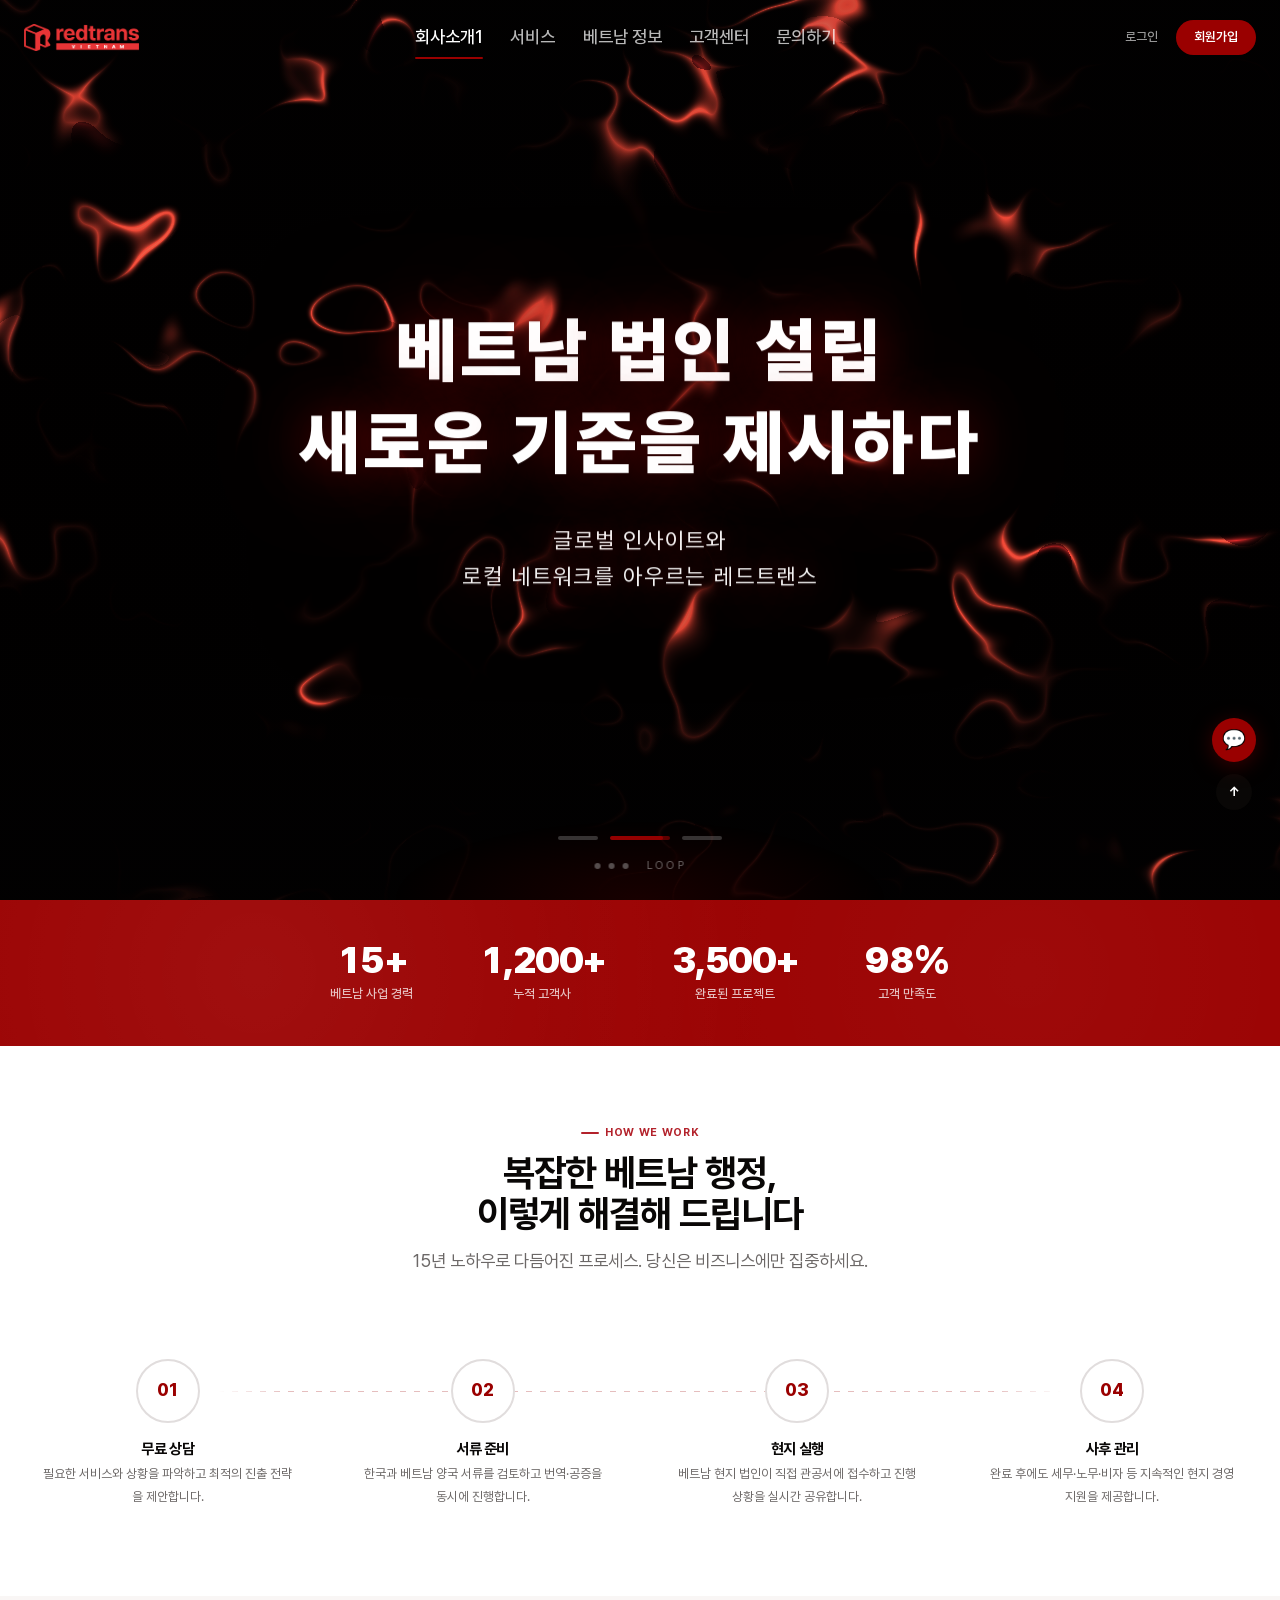
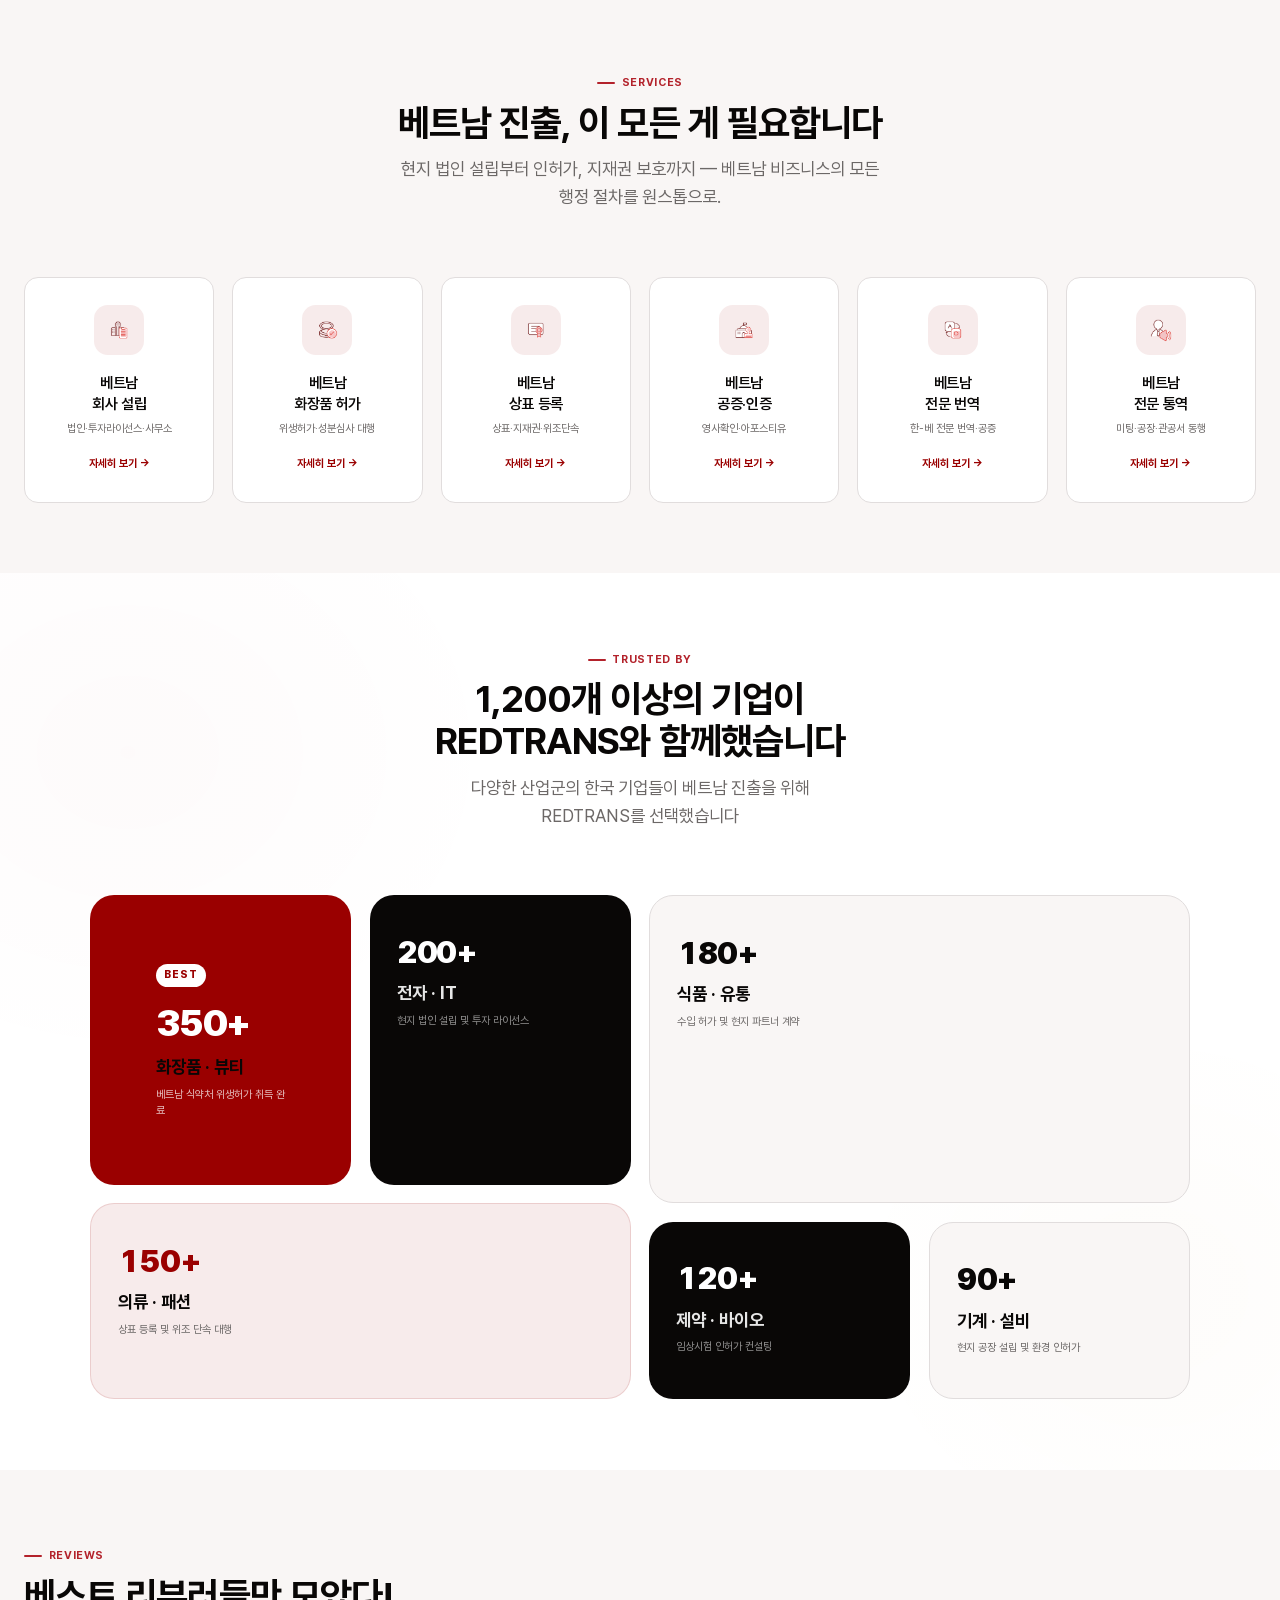
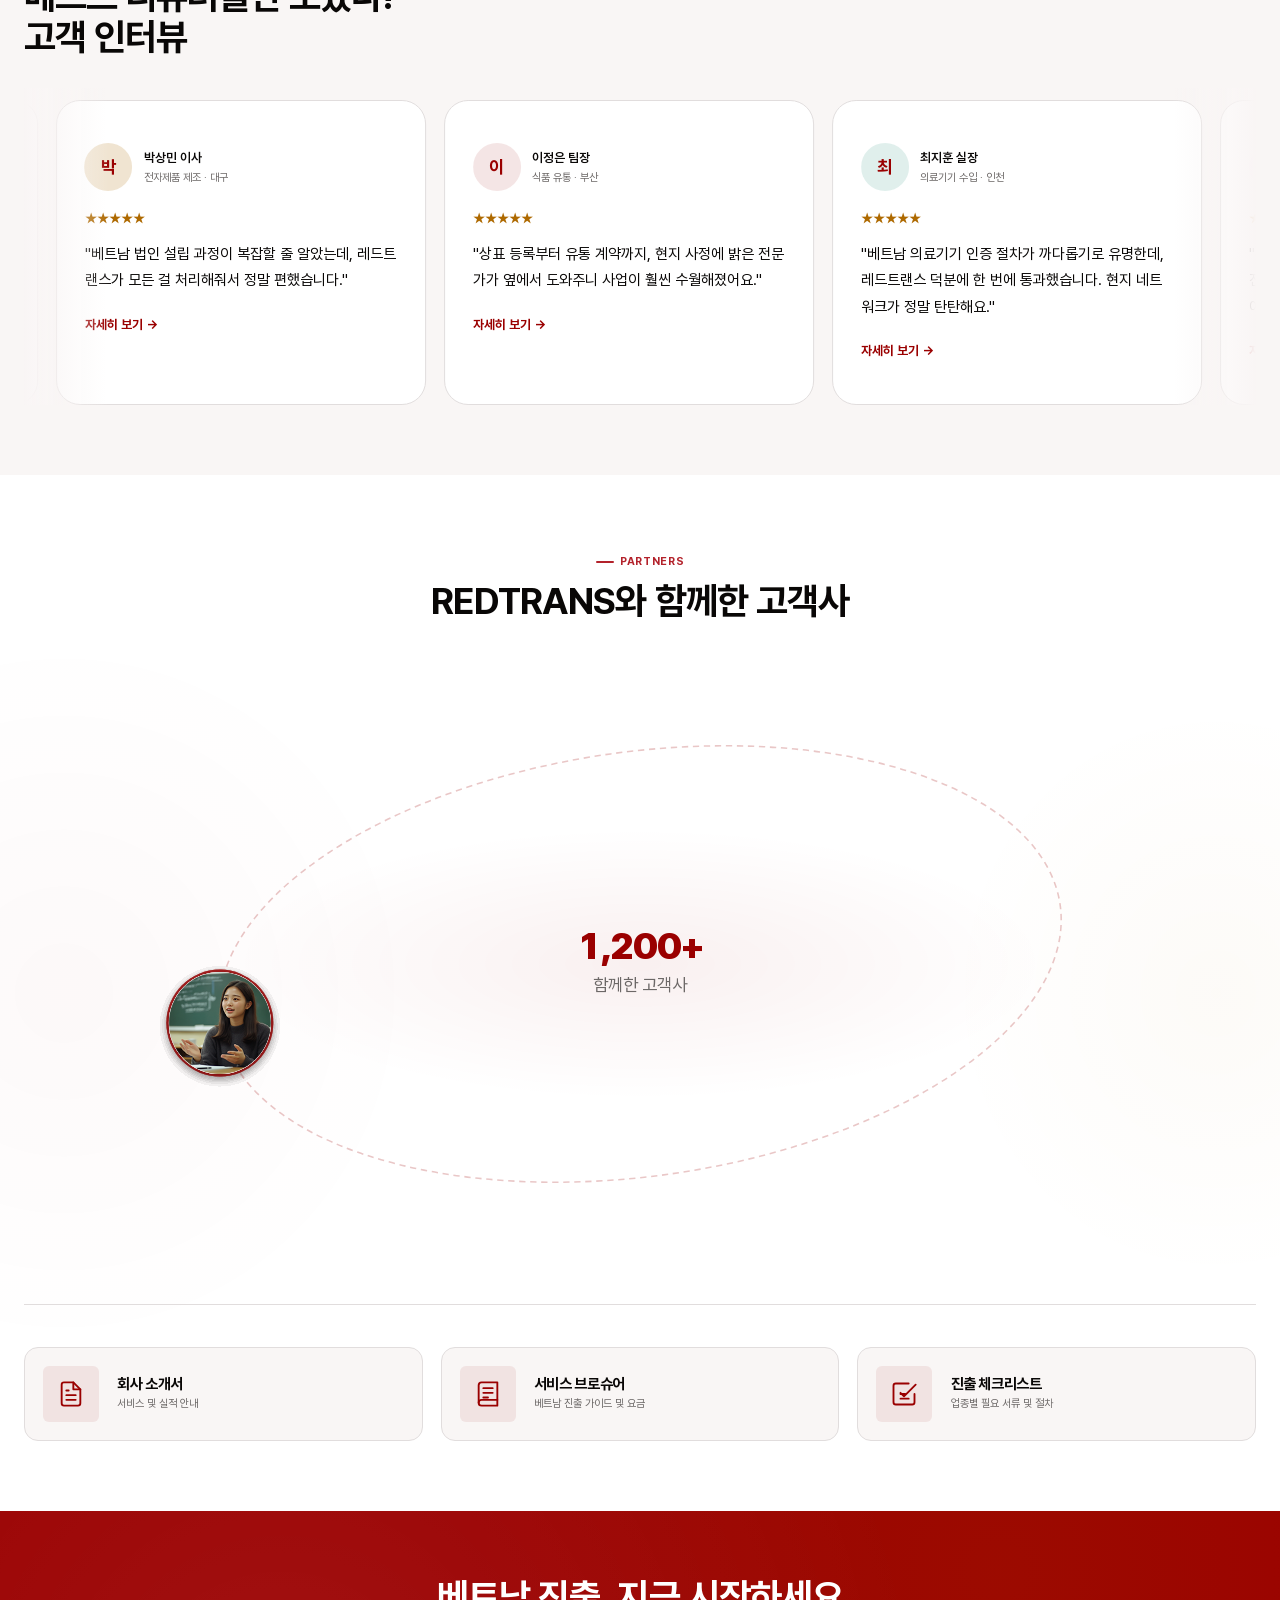
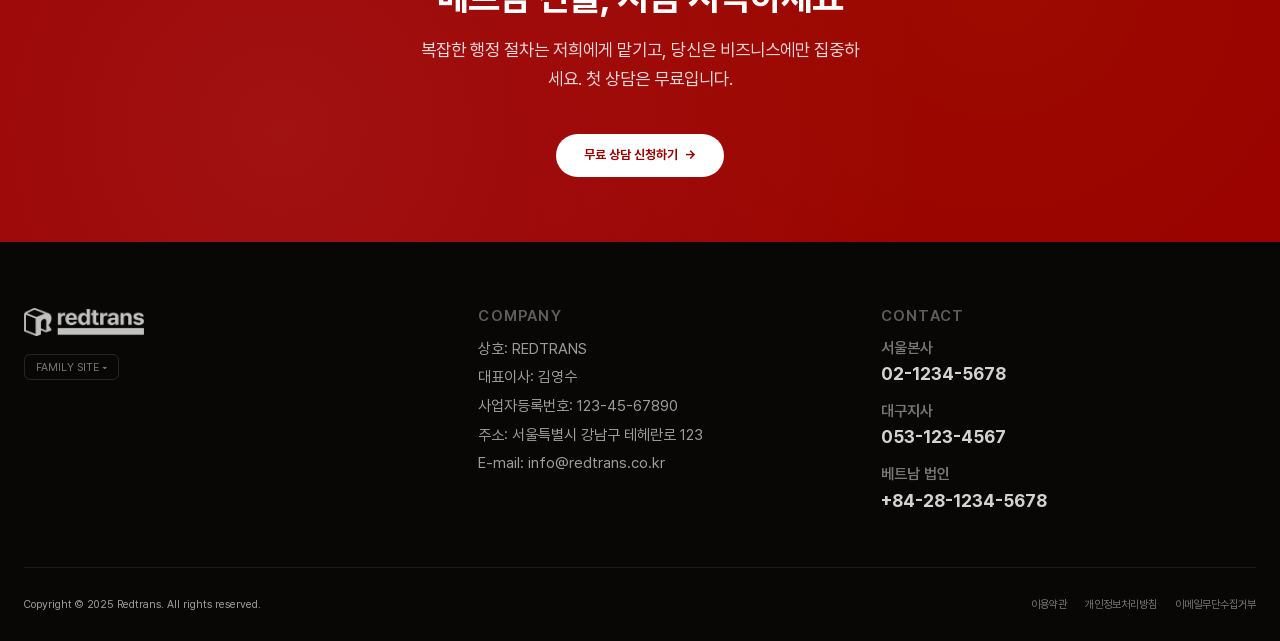
==== commit d23a420b: "update index.html" ====
--- a/index.html
+++ b/index.html
@@ -16,7 +16,7 @@
       <img src="assets/images/vn_logo.png" alt="REDTRANS">
     </a>
     <nav class="header-nav" id="mainNav">
-      <a href="#" class="active">회사소개</a>
+      <a href="#" class="active">회사소개1</a>
       <a href="#">서비스</a>
       <a href="#">베트남 정보</a>
       <a href="#">고객센터</a>
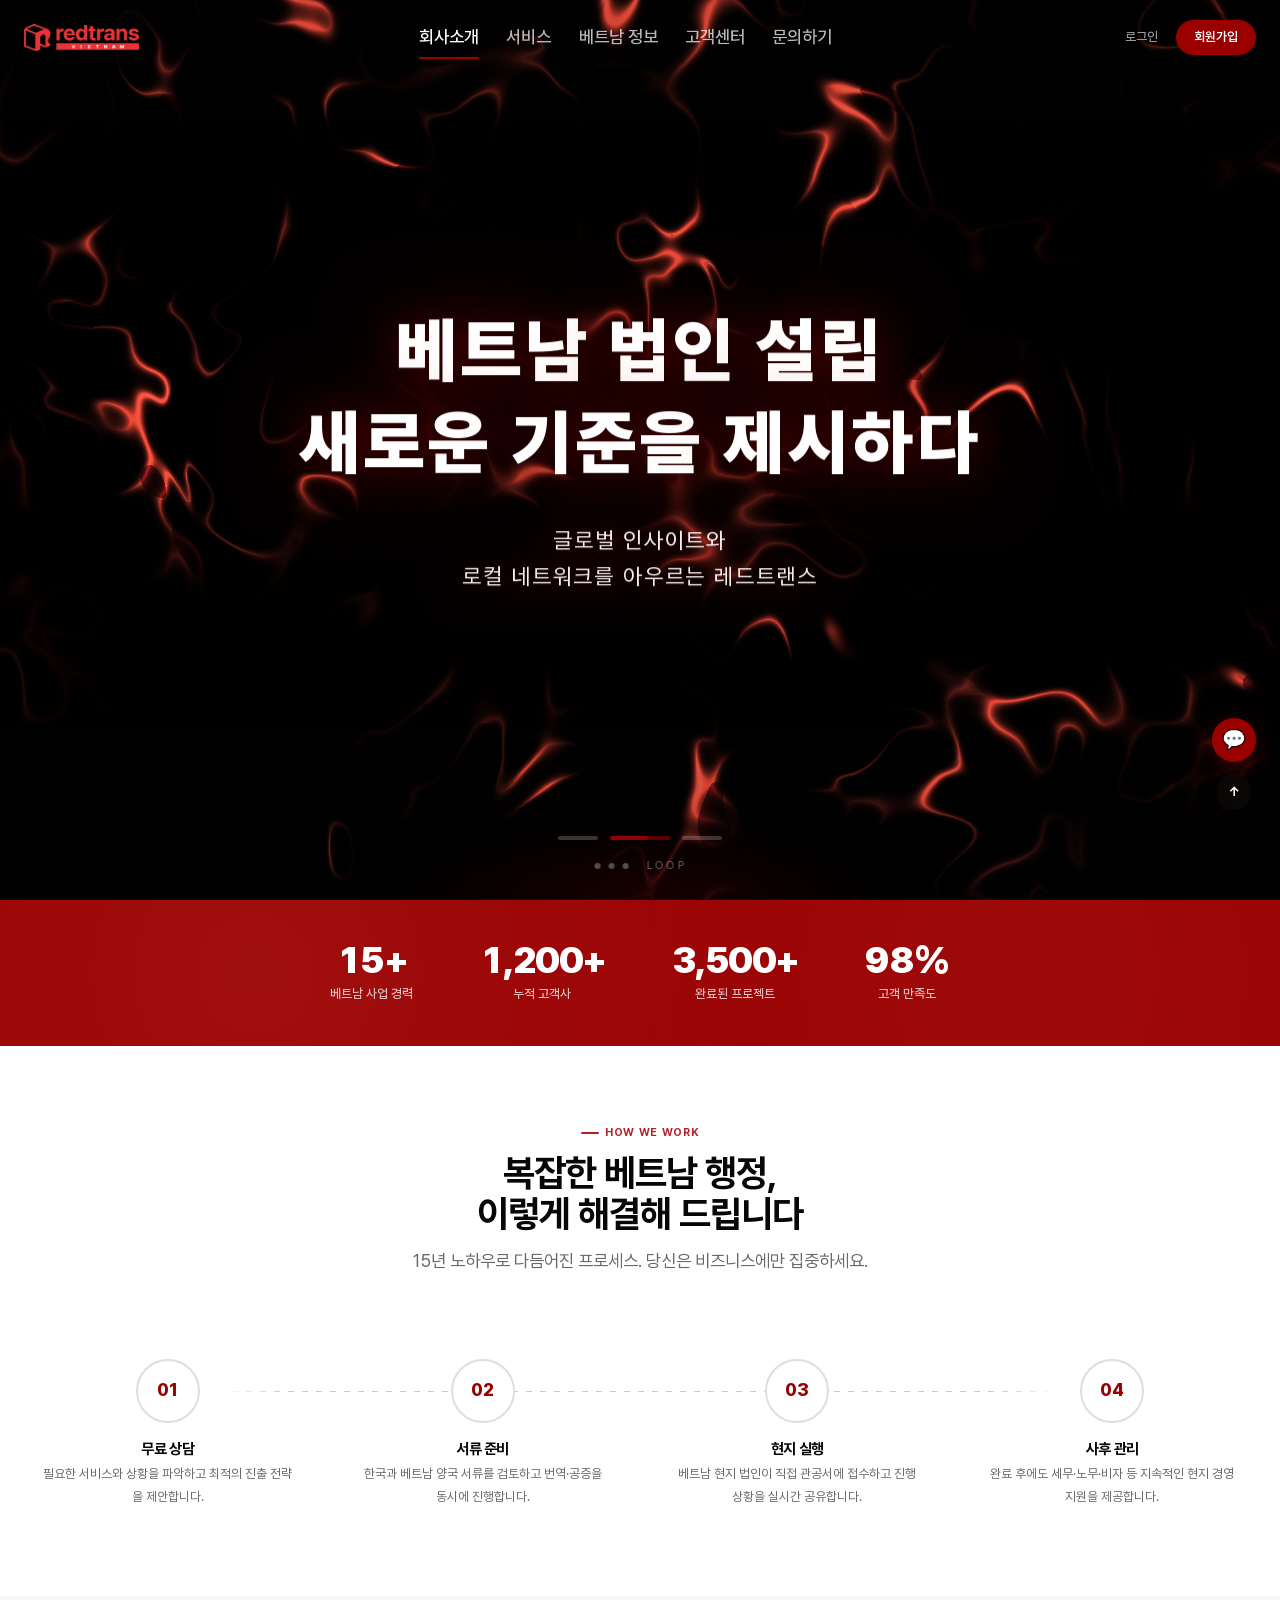
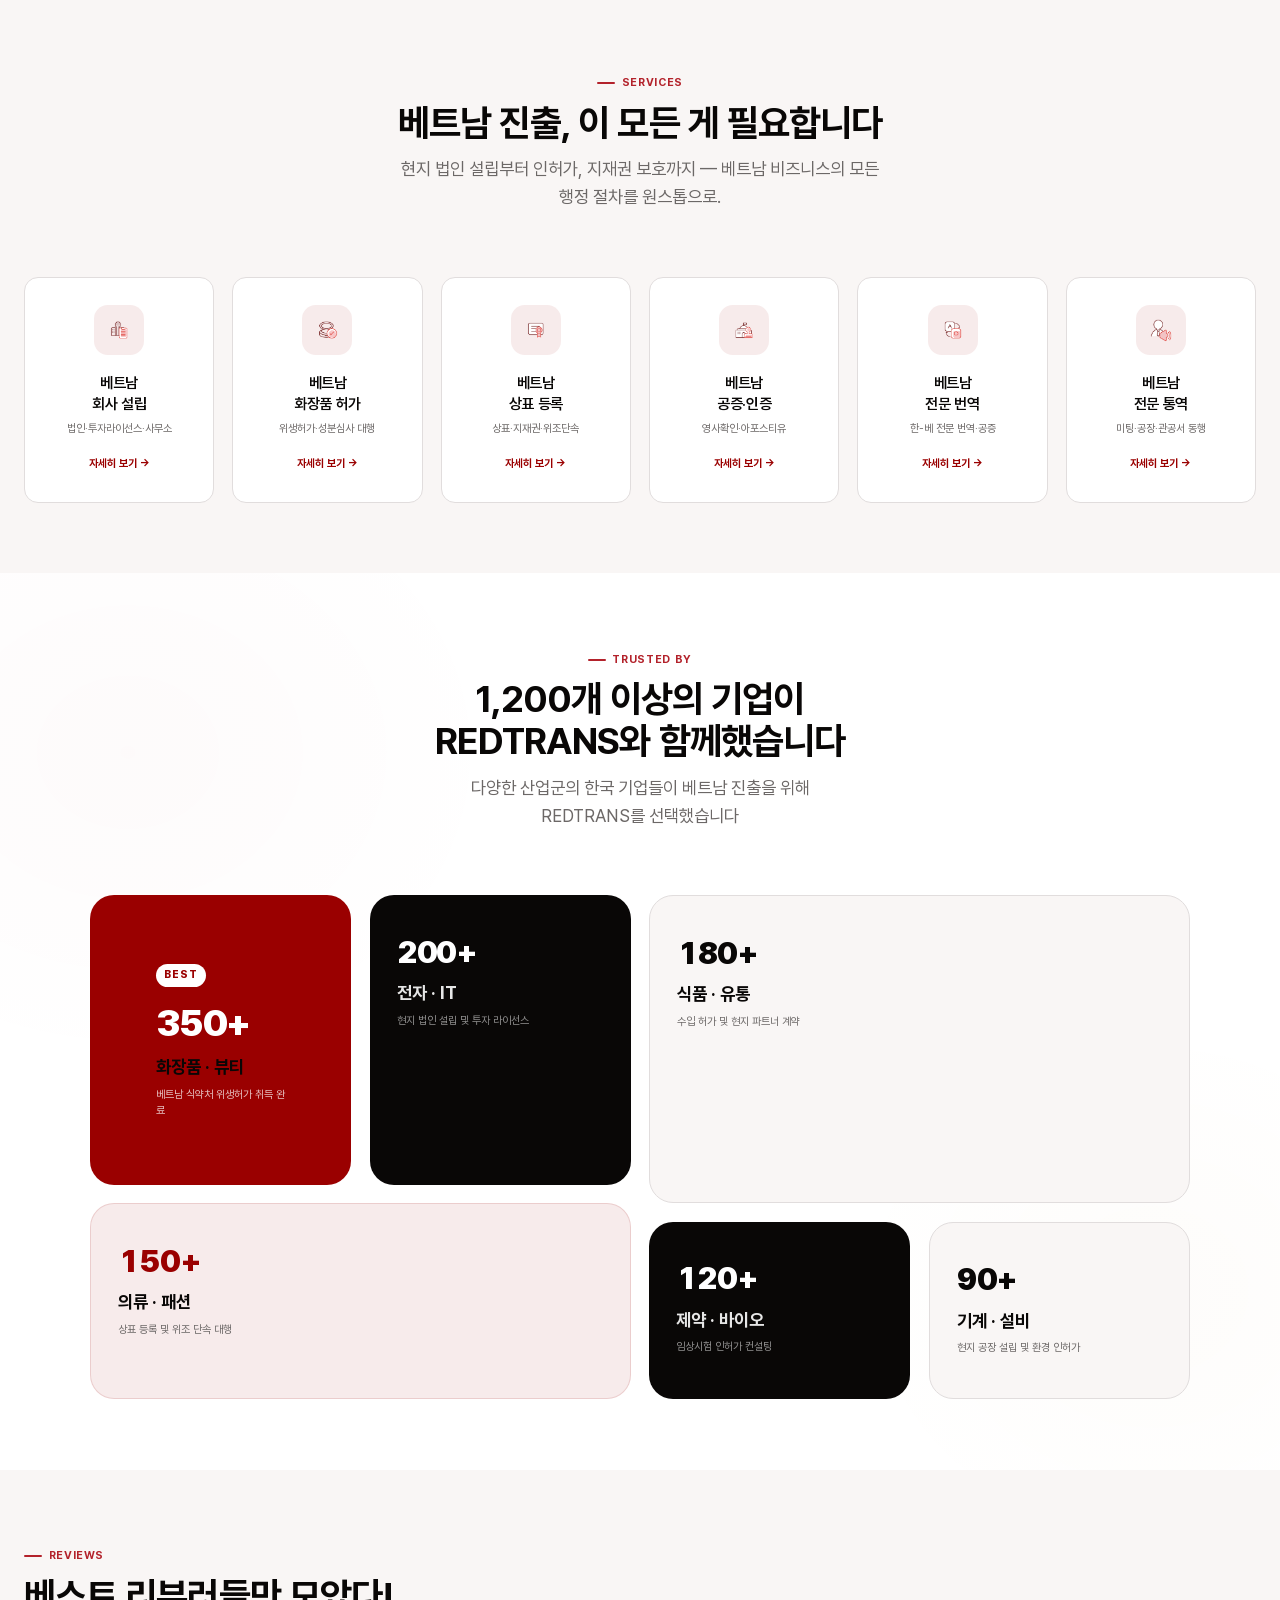
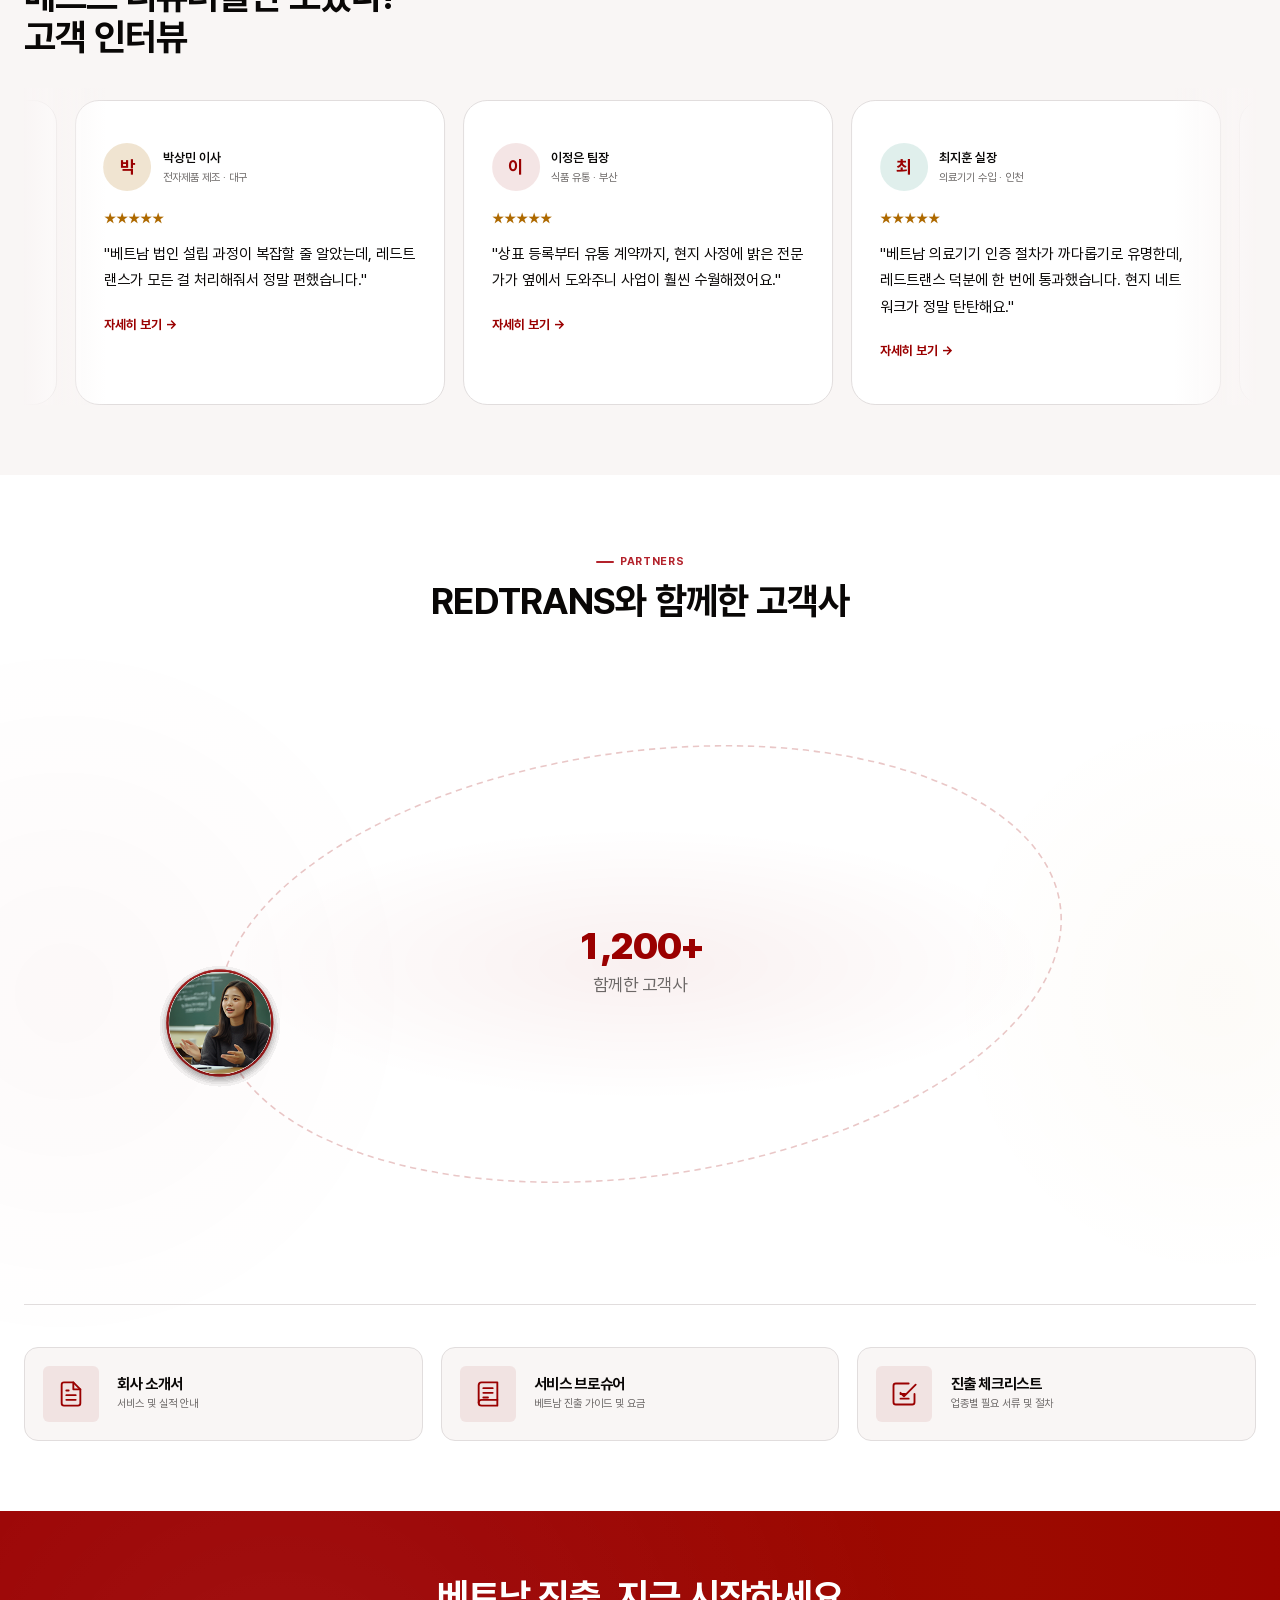
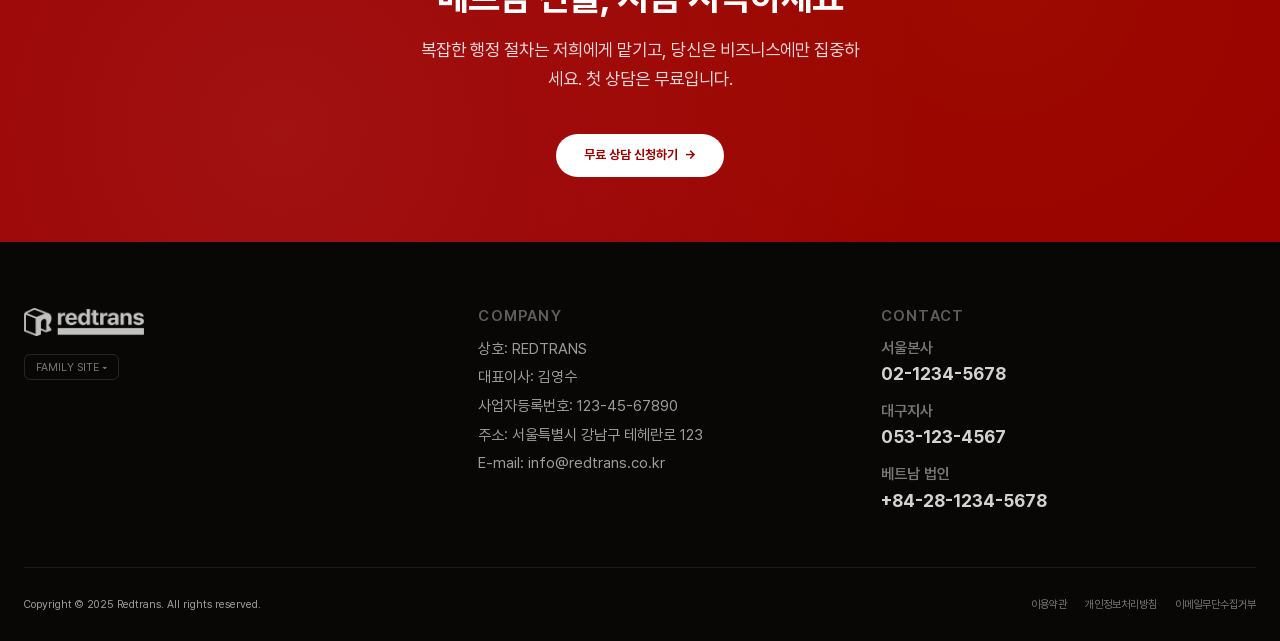
==== commit 39982e83: "修改了首页标题" ====
--- a/index.html
+++ b/index.html
@@ -16,7 +16,7 @@
       <img src="assets/images/vn_logo.png" alt="REDTRANS">
     </a>
     <nav class="header-nav" id="mainNav">
-      <a href="#" class="active">회사소개1</a>
+      <a href="#" class="active">회사소개</a>
       <a href="#">서비스</a>
       <a href="#">베트남 정보</a>
       <a href="#">고객센터</a>
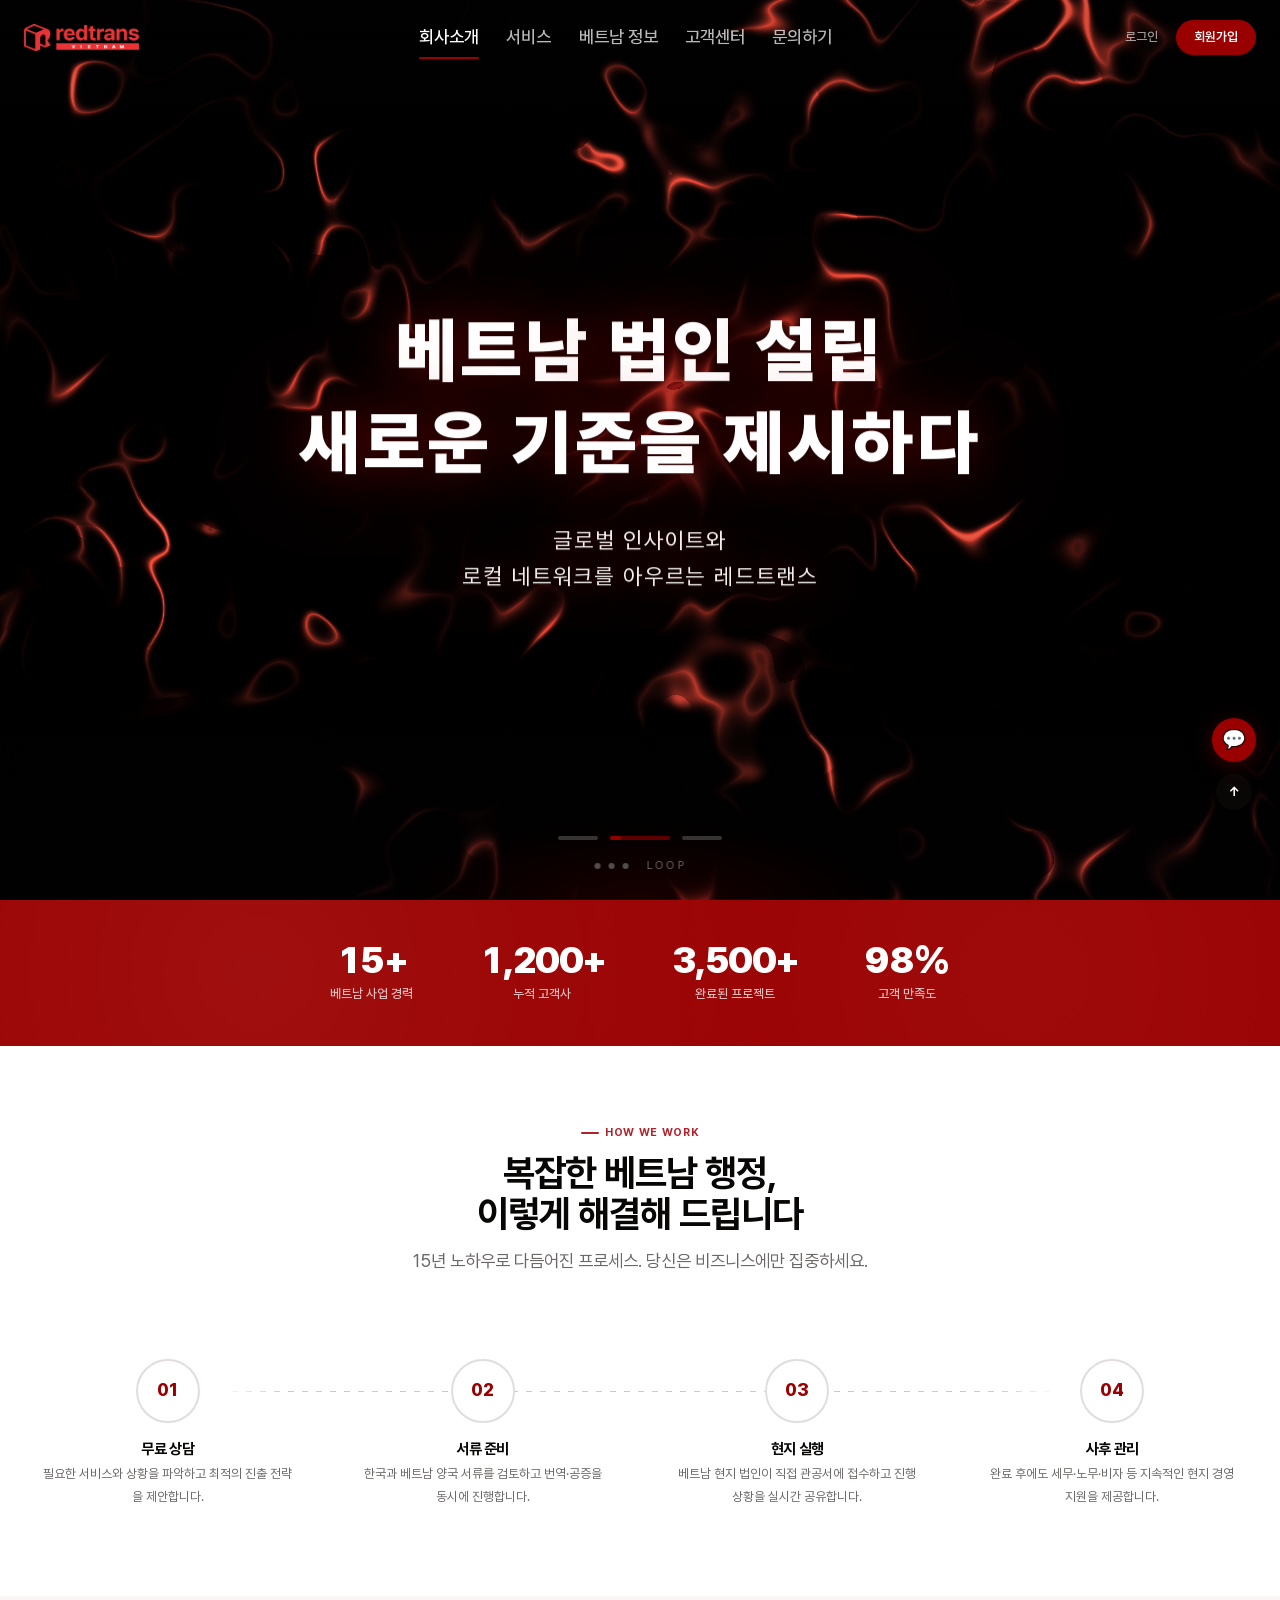
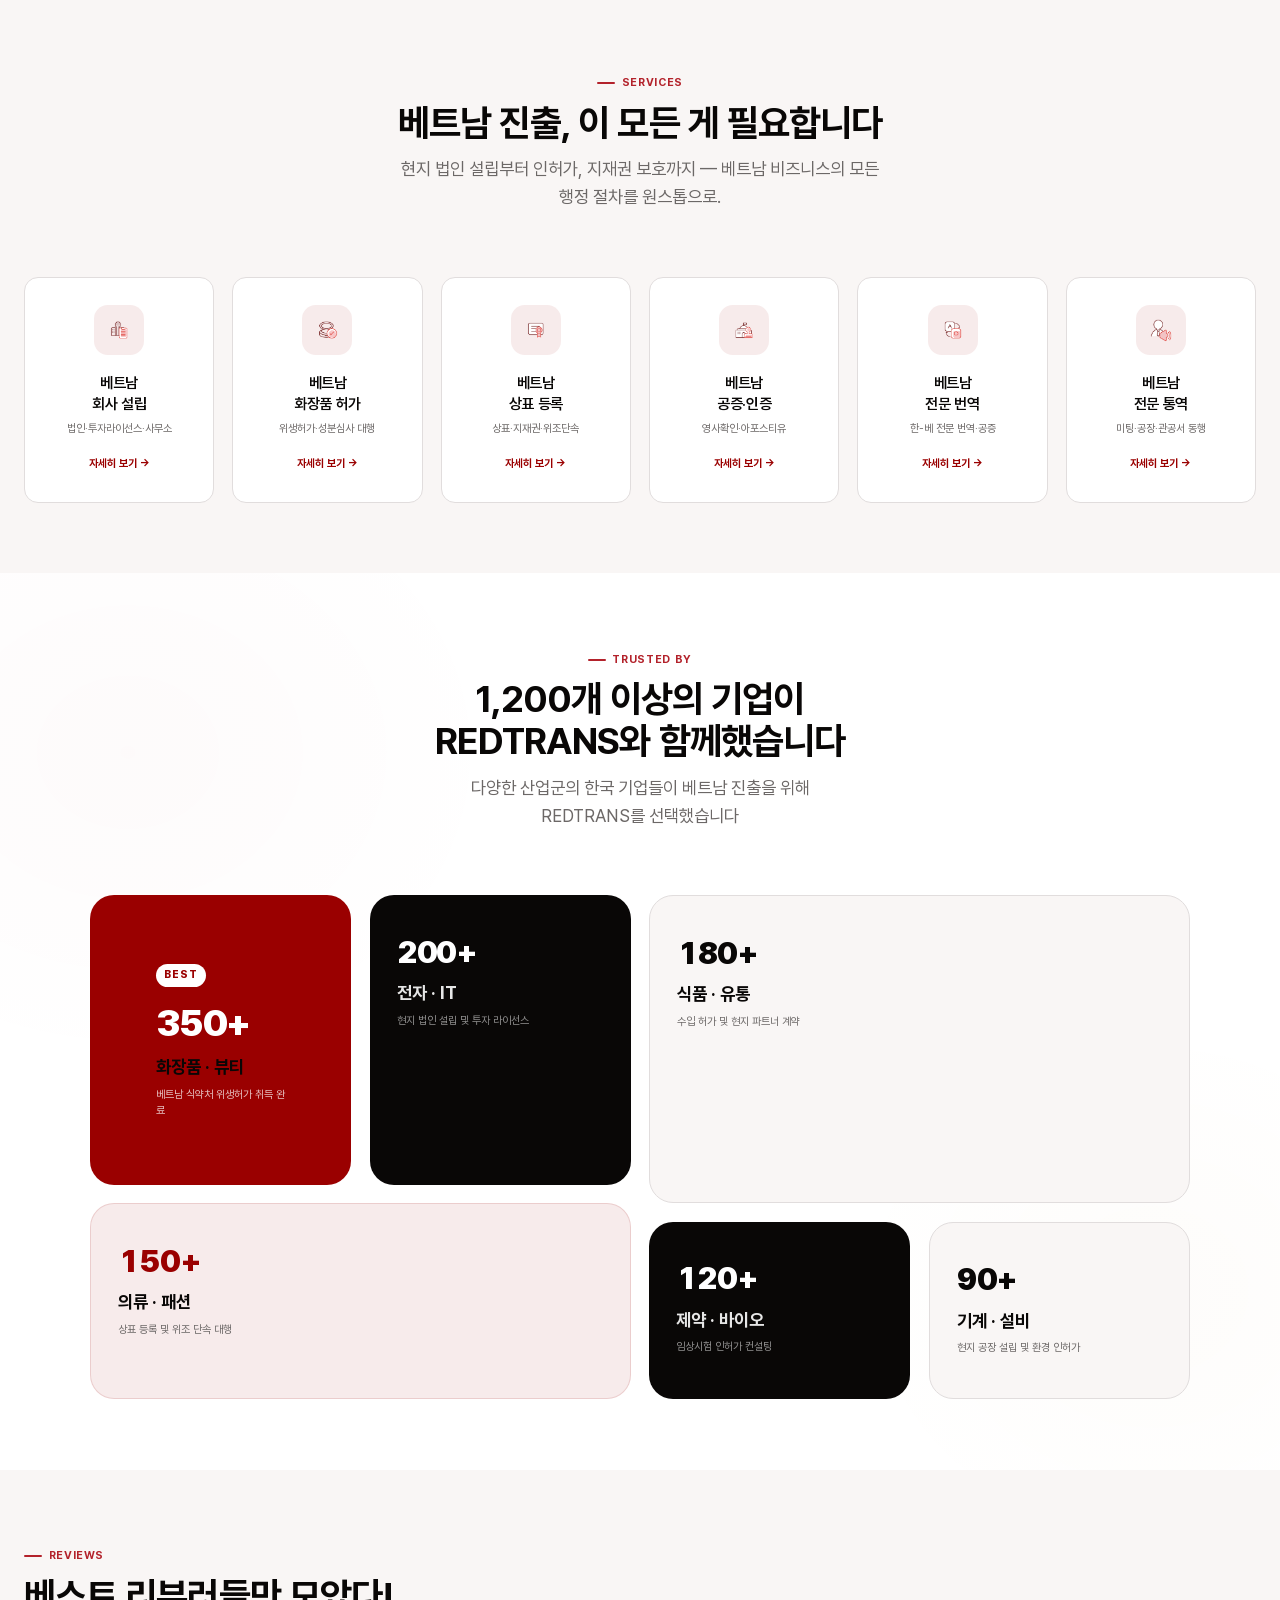
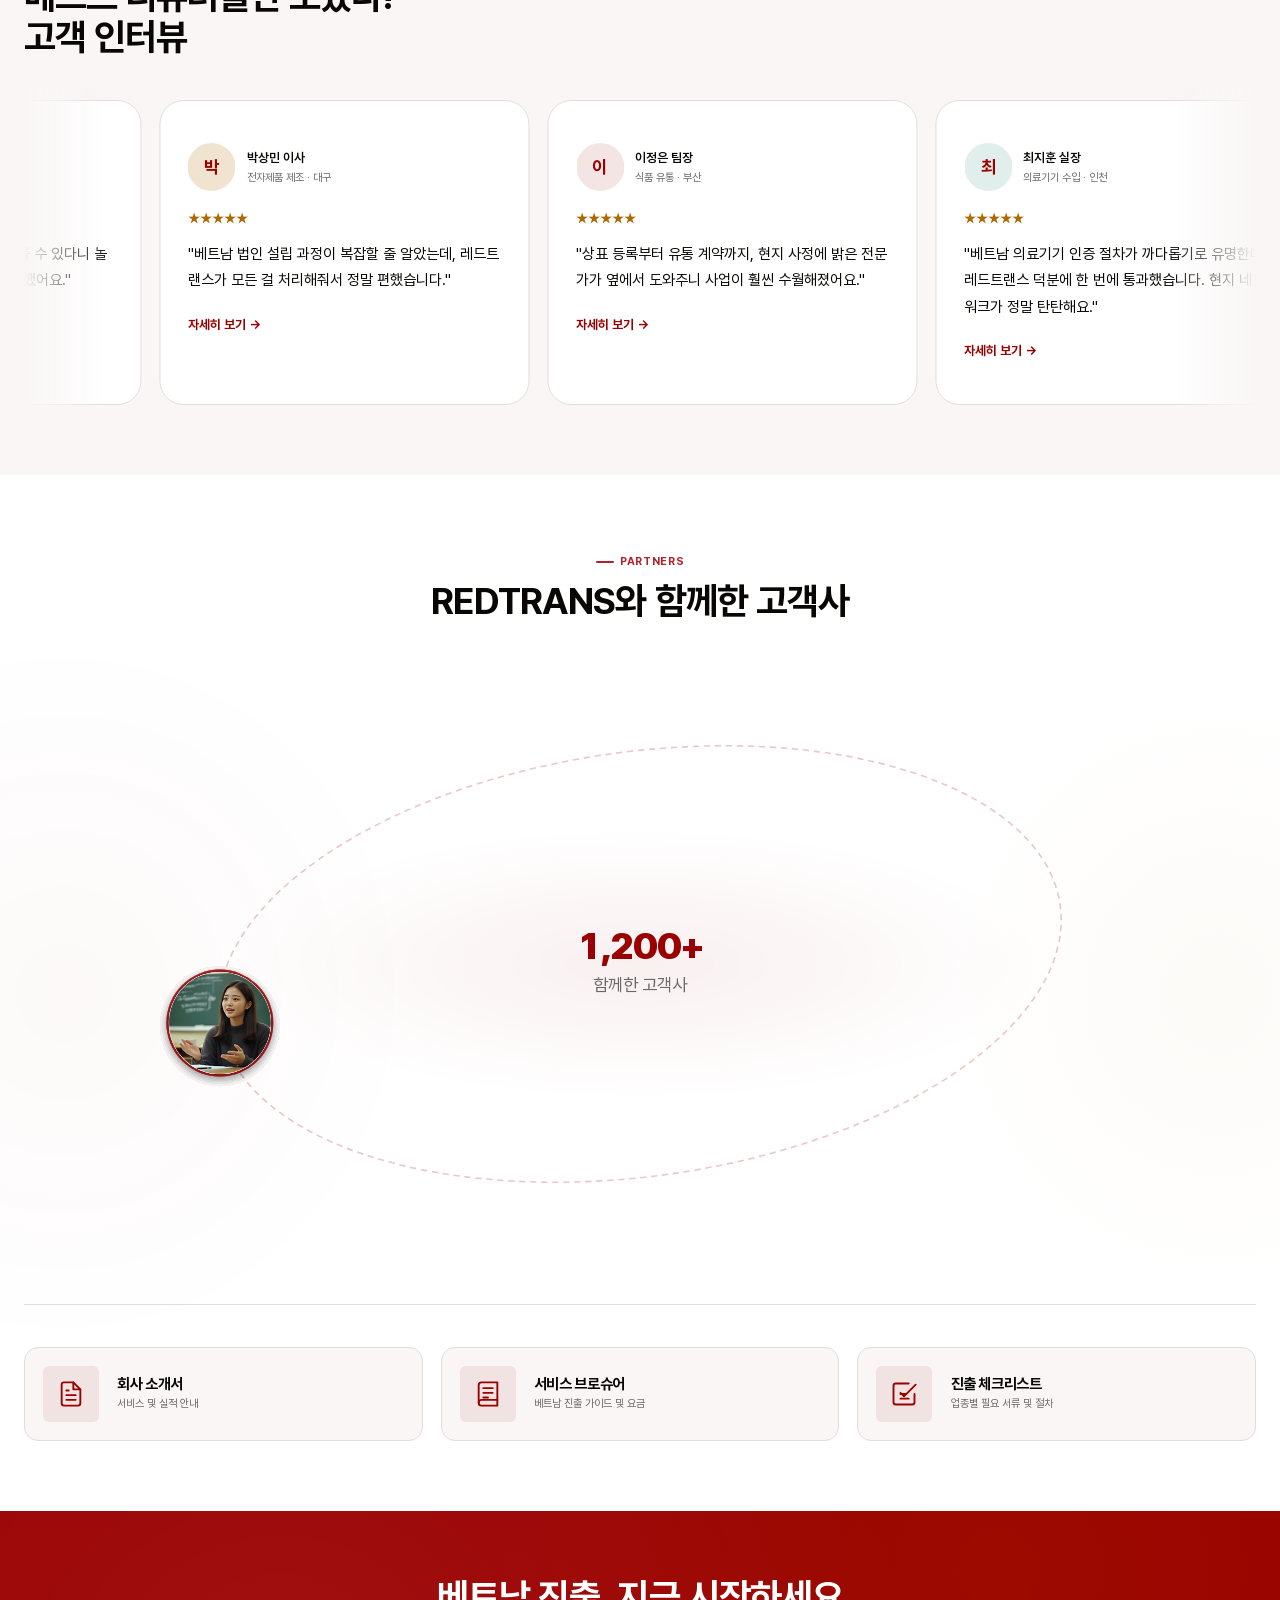
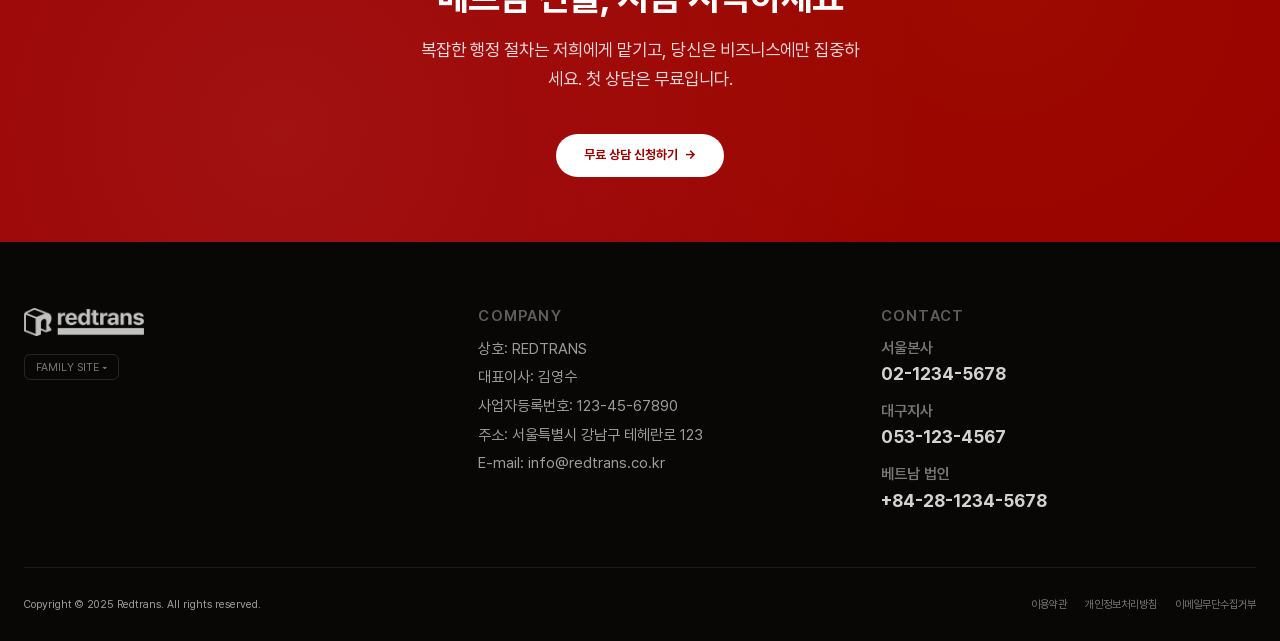
==== commit 1e3c1ea2: "Update title in index.html" ====
--- a/index.html
+++ b/index.html
@@ -3,7 +3,7 @@
 <head>
   <meta charset="utf-8">
   <meta name="viewport" content="width=device-width, initial-scale=1">
-  <title>REDTRANS — 베트남 비즈니스 파트너</title>
+  <title>REDTRANS — 베트남 비즈니스 파트너1</title>
   <link href="assets/fonts/Pretendard-1.3.9/web/static/pretendard.css" rel="stylesheet">
   <link href="assets/css/style-v2.css" rel="stylesheet">
 </head>
